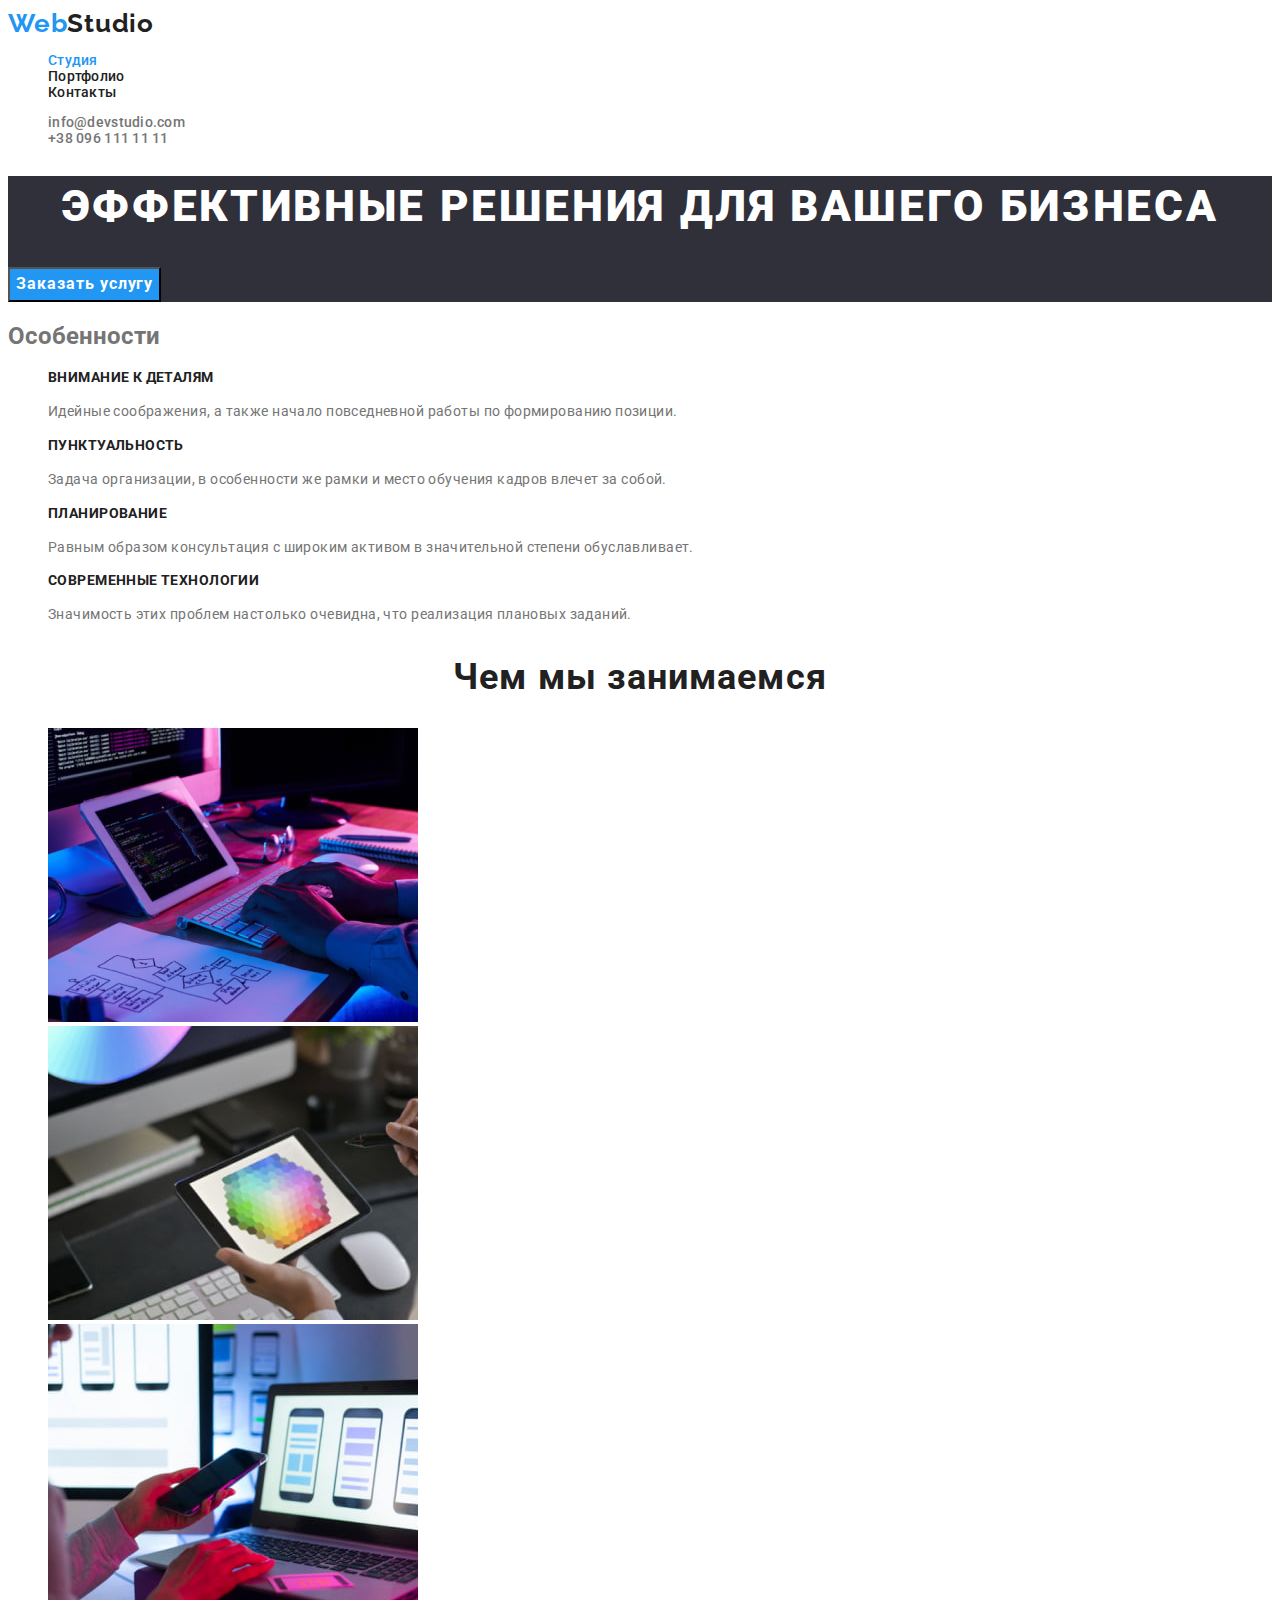
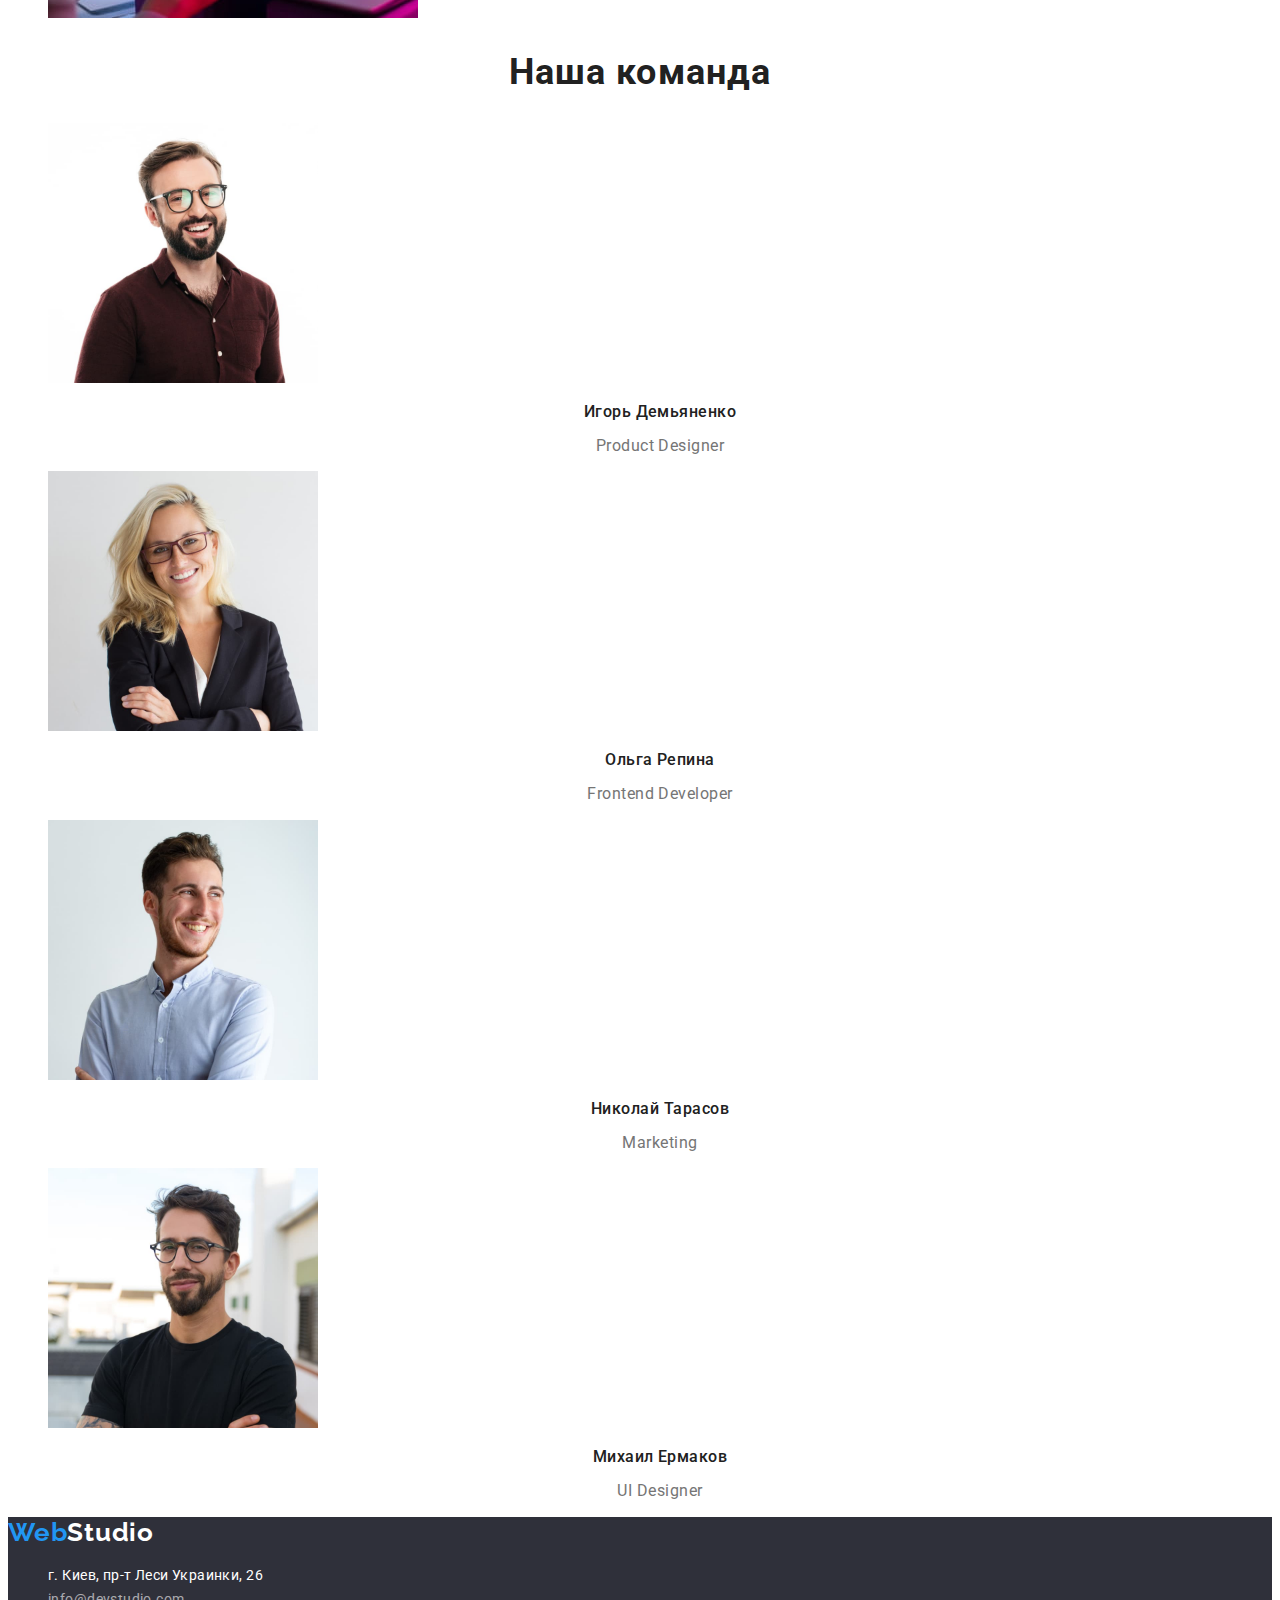
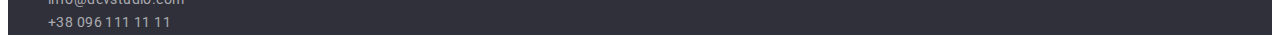
==== index.html @ 9b249ba1 "Добавляет файлы проекта" ====
<!DOCTYPE html>
<html lang="ru">
<head>
    <meta charset="UTF-8">
    <meta http-equiv="X-UA-Compatible" content="IE=edge">
    <meta name="viewport" content="width=device-width, initial-scale=1.0">
    <title>Web Studio</title>
    <link rel="preconnect" href="https://fonts.googleapis.com">
    <link rel="preconnect" href="https://fonts.gstatic.com" crossorigin>
    <link href="https://fonts.googleapis.com/css2?family=Raleway:wght@700&family=Roboto:wght@400;500;700;900&display=swap"
        rel="stylesheet">
    <link rel="stylesheet" href="./css/style.css" />
</head>
<body>
    <header>
        <!-- Заголовок Хедера -->
            <a href="./index.html" class="logo-second link"><span class="logo">Web</span>Studio</a>
            <!-- Навигация -->
            <nav class="nav">
                <ul class="nav-list list"> 
                    <li class="list-link"><a href="./index.html" class="nav-link link current">Студия</a></li>
                    <li class="list-link"><a href="./portfolio.html" class="nav-link link">Портфолио</a></li>
                    <li class="list-link"><a href="" class="nav-link link">Контакты</a></li>
                </ul>
            </nav>
            <!-- Контакты -->
                <ul class="nav-contact list">
                    <li><a href="mailto:info@devstudio.com" class="contact-link link">info@devstudio.com</a></li>
                    <li><a href="tel:+380961111111" class="contact-link link">+38 096 111 11 11</a></li>
                </ul>
    </header>
    <main>
        <!-- Фон на Hero -->
        <div></div>
        <!-- Hero -->
        <section class="hero">
            <h1 class="hero-captoin">Эффективные решения для вашего бизнеса</h1>
            <button type="button" class="button">Заказать услугу</button>
        </section>
        <!-- Особенности веб студии -->
        <section class="hang">
            <h2 class="hang-captoin">Особенности</h2>
            <ul class="hang-list list">
                <li>
                    <h3 class="list-items">Внимание к деталям</h3>
                    <p class="items-text">Идейные соображения, а также начало повседневной работы по формированию позиции.</p>
                </li>
                <li>
                    <h3 class="list-items">Пунктуальность</h3>
                    <p class="items-text">Задача организации, в особенности же рамки и место обучения кадров влечет за собой.</p>
                </li>
                <li>
                    <h3 class="list-items">Планирование</h3>
                    <p class="items-text">Равным образом консультация с широким активом в значительной степени обуславливает.</p>
                </li>
                <li>
                    <h3 class="list-items">Современные технологии</h3>
                    <p class="items-text">Значимость этих проблем настолько очевидна, что реализация плановых заданий.</p>
                </li>
            </ul>
        </section>
        <!-- Примеры работ -->
        <section class="work-examples">
            <h2 class="examples-title">Чем мы занимаемся</h2>
            <ul class="examples-list list">
                <li>
                    <img src="./images/box1.jpg" alt="Семантическая верстка" width="370">
                </li>
                <li>
                    <img src="./images/box2.jpg" alt="Адаптивня верстка" width="370">
                </li>
                <li>
                    <img src="./images/box3.jpg" alt="Палитра с цветом" width="370">
                </li>
            </ul>
        </section>
        <!-- Секция наша команда -->
        <section class="my-team">
            <h2 class="team-title">Наша команда</h2>
            <ul class="team-list list">
                <li>
                    <img src="./images/img1.jpg" alt="Сотрудник Игорь Демьяненко" width="270">
                    <h3 class="team-worker title-h3">Игорь Демьяненко</h3>
                    <p class="worker-position">Product Designer</p>
                </li>
                <li>
                    <img src="./images/img2.jpg" alt="Сотрудник Ольга Репина" width="270">
                    <h3 class="team-worker title-h3">Ольга Репина</h3>
                    <p class="worker-position">Frontend Developer</p>
                </li>
                <li>
                    <img src="./images/img3.jpg" alt="Сотрудник Николай Тарасов" width="270">
                    <h3 class="team-worker title-h3">Николай Тарасов</h3>
                    <p class="worker-position">Marketing</p>
                </li>
                <li>
                    <img src="./images/img4.jpg" alt="Сотрудник Михаил Ермаков" width="270">
                    <h3 class="team-worker title-h3">Михаил Ермаков</h3>
                    <p class="worker-position">UI Designer</p>
                </li>
            </ul>
        </section>
    </main>
    <!-- Подвал -->
    <footer class="footer">
        <a href="./index.html" class="icon-second link"><span class="icon">Web</span>Studio</a>
        <address class="address-block">
        <ul class="address-list list">
            <li>
                <a href="https://goo.gl/maps/MMKUuwx7VS9g7BKy7" class="address-map link">г. Киев, пр-т Леси Украинки, 26</a>
            </li>
            <li>
                <a href="mailto:info@devstudio.com" class="address-item link">info@devstudio.com</a>
            </li>
            <li>
                <a href="tel:+380961111111" class="address-item link">+38 096 111 11 11</a>
            </li>
        </ul>
        </address>
    </footer>
</body>
</html>
---- css/style.css ----
:root {
  --primiry-text-color: #212121;
  --title-text-color: #757575;
  --adress-footer-text: rgba(255, 255, 255, 0.6);
  --h1-text-color: #ffffff;
  --acent-color: #2196f3;
  --background-hero: #2f303a;
  --background-porfolio-botton: #f5f4fa;
}
body {
  background-color: var(--h1-text-color);
  color: var(--title-text-color);
  font-family: Roboto, sans-serif;
}
.list {
  list-style: none;
}
.link {
  text-decoration: none;
}
.title-h3 {
  color: var(--primiry-text-color);
}
/* цвет основного текста #212121 */
/* вторичный цвет текста #757575 */
/* цвет для h1 #FFFFFF */
/* acent #2196F3 */
/* адресс футера rgba(255, 255, 255, 0.6); */

/* Header */
/* logo */
.logo {
  color: var(--acent-color);
  text-decoration: none;
  font-family: "Raleway", sans-serif;

  font-weight: 700;
  font-size: 26px;
  line-height: 1.2;
  letter-spacing: 0.03em;
}
.logo-second {
  color: var(--primiry-text-color);
  text-decoration: none;
  font-family: "Raleway", sans-serif;

  font-weight: 700;
  font-size: 26px;
  line-height: 1.2;
  letter-spacing: 0.03em;
}
/* site-nav */
.nav-list {
  font-weight: 500;
  font-size: 14px;
  line-height: 1.14;
  letter-spacing: 0.02em;
}
.nav-link {
  color: var(--primiry-text-color);
}
.current {
  color: var(--acent-color);
}
.nav-link:hover,
.nav-link:focus {
  color: var(--acent-color);
}
/* contact-nav */
.nav-contact {
  font-weight: 500;
  font-size: 14px;
  line-height: 1.14;
  letter-spacing: 0.02em;
}
.contact-link {
  color: var(--title-text-color);
}
.contact-link:hover,
.contact-link:focus {
  color: var(--acent-color);
}
/* Hero */
.hero {
  background-color: var(--background-hero);
}
.hero-captoin {
  color: var(--h1-text-color);

  font-weight: 900;
  font-size: 44px;
  line-height: 1.4;

  text-align: center;
  letter-spacing: 0.06em;
  text-transform: uppercase;
}

.button {
  font-family: inherit;
  cursor: pointer;
  background-color: var(--acent-color);
  color: var(--h1-text-color);

  font-weight: 700;
  font-size: 16px;
  line-height: 1.8;

  display: flex;
  align-items: center;
  text-align: center;
  letter-spacing: 0.06em;
}
/* hang-section */
.list-items {
  color: var(--primiry-text-color);

  font-weight: 700;
  font-size: 14px;
  line-height: 1.14;
  letter-spacing: 0.03em;
  text-transform: uppercase;
}
.items-text {
  color: var(--title-text-color);

  font-size: 14px;
  line-height: 1.7;
  letter-spacing: 0.03em;
}
/* examples-section */
.examples-title {
  color: var(--primiry-text-color);

  font-weight: 700;
  font-size: 36px;
  line-height: 1.14;
  text-align: center;
  letter-spacing: 0.03em;
}
/* my-team section */
.team-title {
  color: var(--primiry-text-color);

  font-weight: 700;
  font-size: 36px;
  line-height: 1.14;
  text-align: center;
  letter-spacing: 0.03em;
}

.team-worker {
  font-weight: 500;
  font-size: 16px;
  line-height: 1.14;
  text-align: center;
  letter-spacing: 0.03em;
}
.worker-position {
  color: var(--title-text-color);

  font-weight: 400;
  font-size: 16px;
  line-height: 1.14;
  text-align: center;
  letter-spacing: 0.03em;
}
/* footer */
.footer {
  background-color: var(--background-hero);
}
.icon {
  color: var(--acent-color);
  font-family: "Raleway", sans-serif;

  font-weight: 700;
  font-size: 26px;
  line-height: 1.2;
  letter-spacing: 0.03em;
}
.icon-second {
  color: var(--h1-text-color);
  font-family: "Raleway", sans-serif;

  font-weight: 700;
  font-size: 26px;
  line-height: 1.2;
  letter-spacing: 0.03em;
}
.address-block{
font-style: normal;
}
.address-map {
  color: var(--h1-text-color);

  font-weight: 400;
  font-size: 14px;
  line-height: 1.7;
  letter-spacing: 0.03em;
}
.address-map:hover,
.address-map:focus {
  color: var(--acent-color);
}
.address-item {
  color: var(--adress-footer-text);

  font-weight: 400;
  font-size: 14px;
  line-height: 1.7;
  letter-spacing: 0.03em;
}
.address-item:hover,
.address-item:focus {
  color: var(--acent-color);
}

/* portfolio */
/* button */
.button-filter {
  font-family: inherit;
  color: var(--primiry-text-color);
  background-color: var(--background-porfolio-botton);
  cursor: pointer;

  font-weight: 500;
  font-size: 16px;
  line-height: 1.6;
  text-align: center;
  letter-spacing: 0.03em;
}
.button-filter:hover,
.button-filter:focus {
  background-color: var(--acent-color);
  color: var(--h1-text-color);
}
/* services */
.services-title {
  color: var(--primiry-text-color);

  font-weight: 700;
  font-size: 18px;
  line-height: 2;
  letter-spacing: 0.06em;
}
.services-text {
  color: var(--title-text-color);

  font-weight: 400;
  font-size: 16px;
  line-height: 1.9;
  letter-spacing: 0.03em;
}
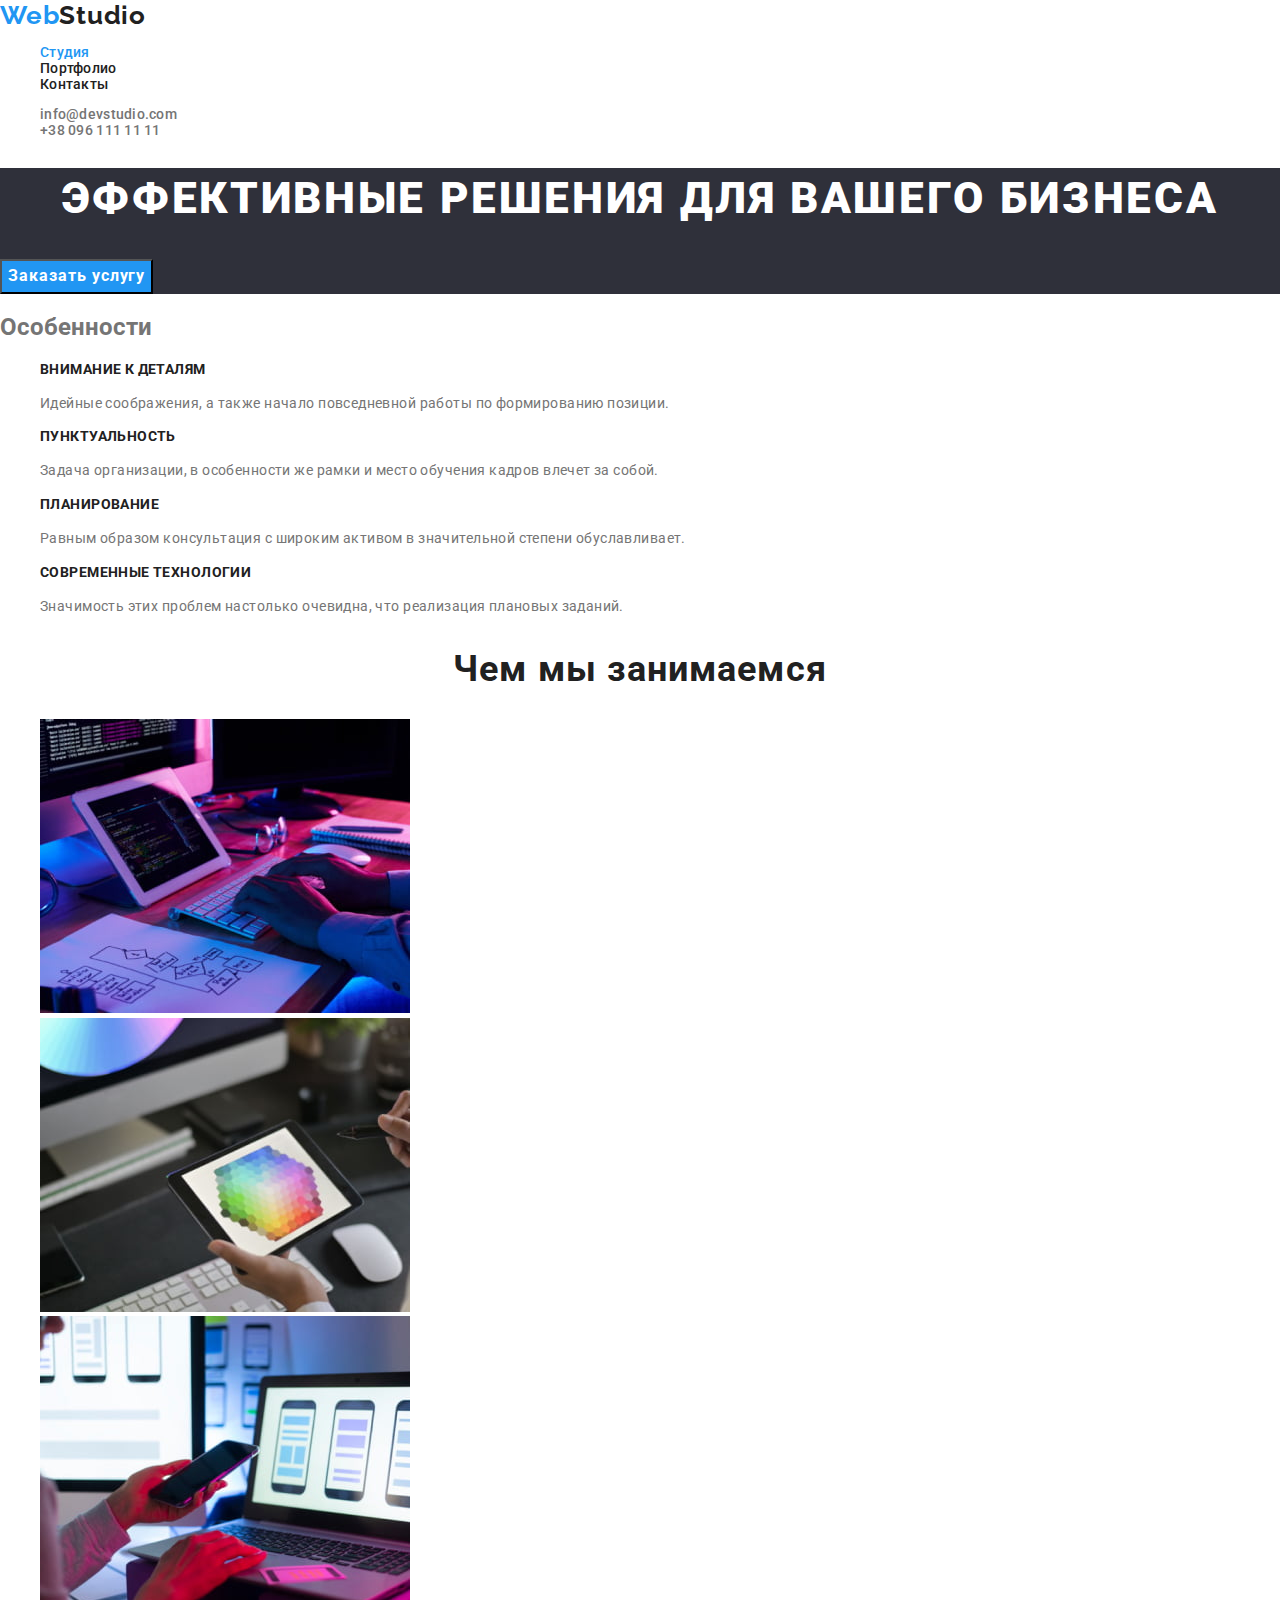
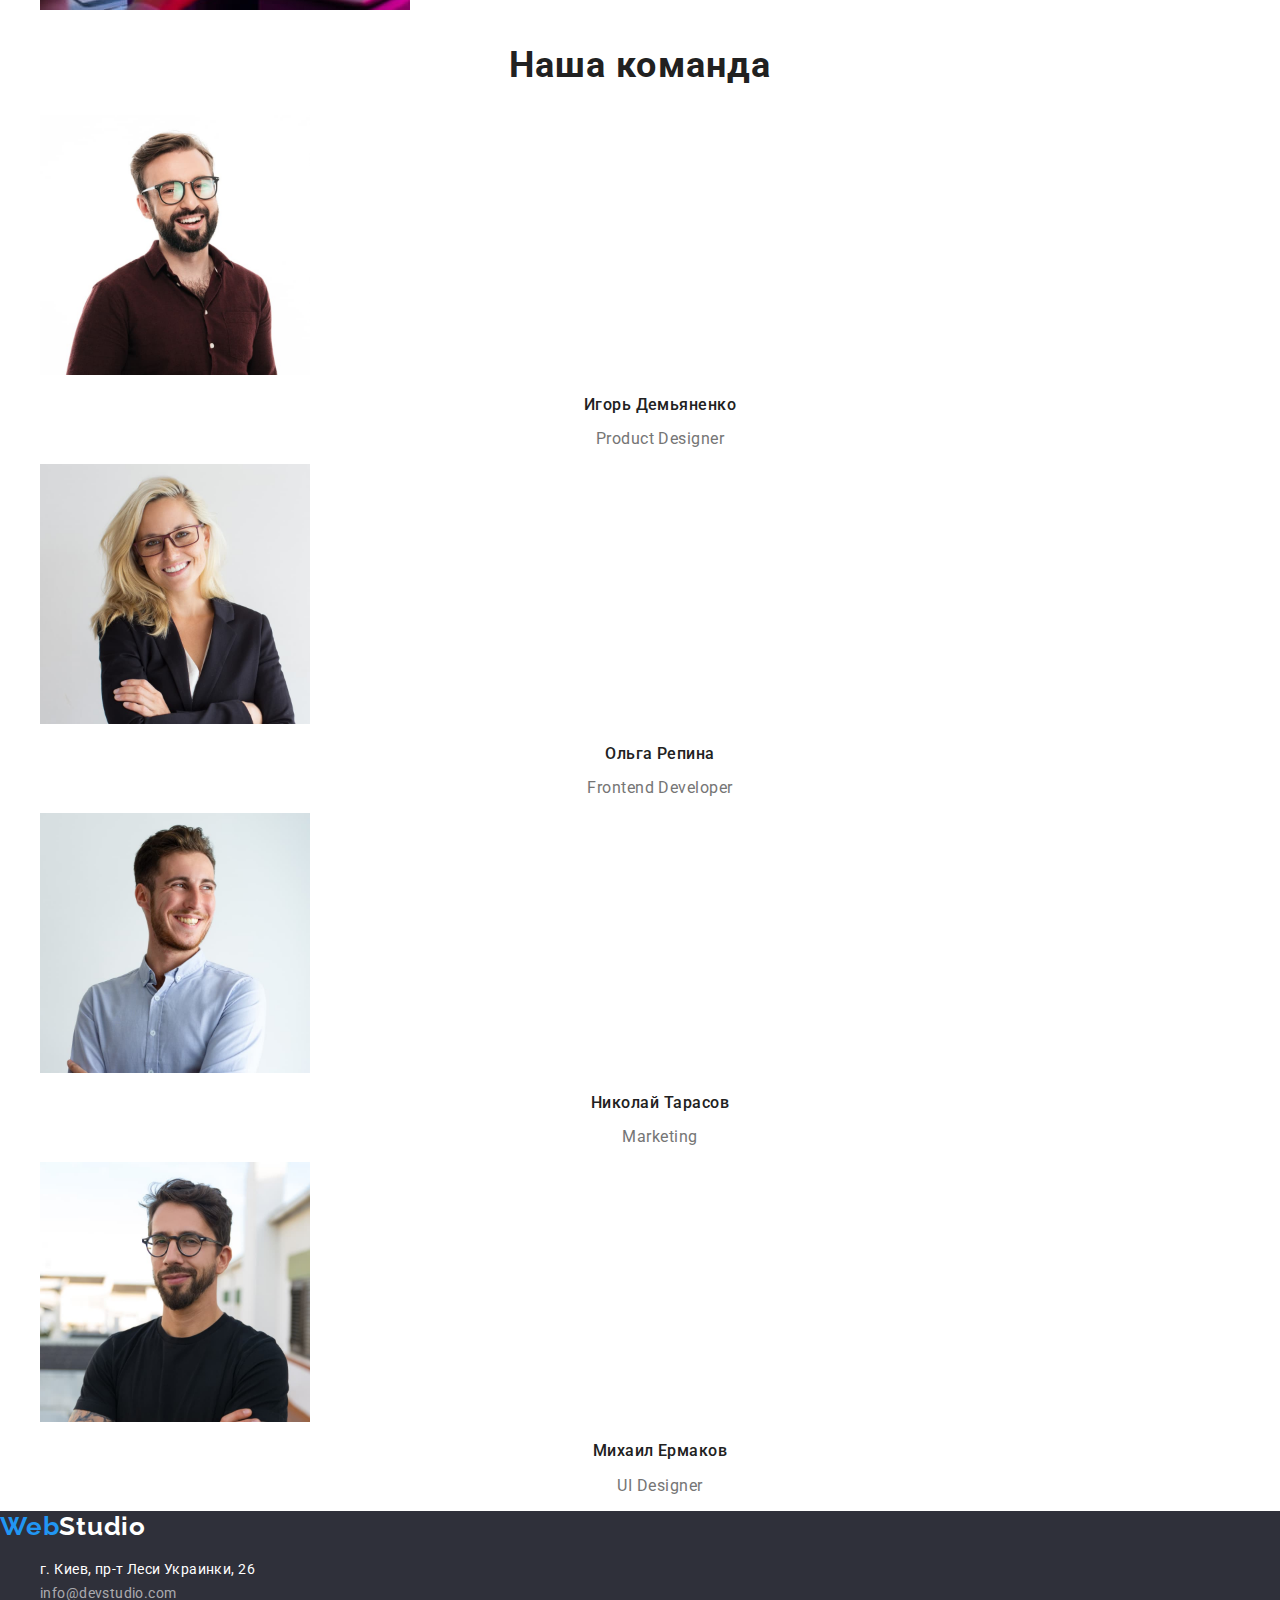
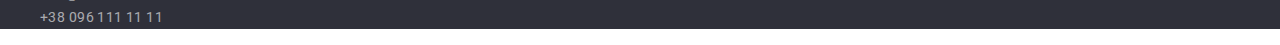
==== commit 5531fd73: "Добавляет нормалайз" ====
--- a/index.html
+++ b/index.html
@@ -9,6 +9,7 @@
     <link rel="preconnect" href="https://fonts.gstatic.com" crossorigin>
     <link href="https://fonts.googleapis.com/css2?family=Raleway:wght@700&family=Roboto:wght@400;500;700;900&display=swap"
         rel="stylesheet">
+        <link rel="stylesheet" href="https://cdnjs.cloudflare.com/ajax/libs/modern-normalize/1.1.0/modern-normalize.min.css">
     <link rel="stylesheet" href="./css/style.css" />
 </head>
 <body>
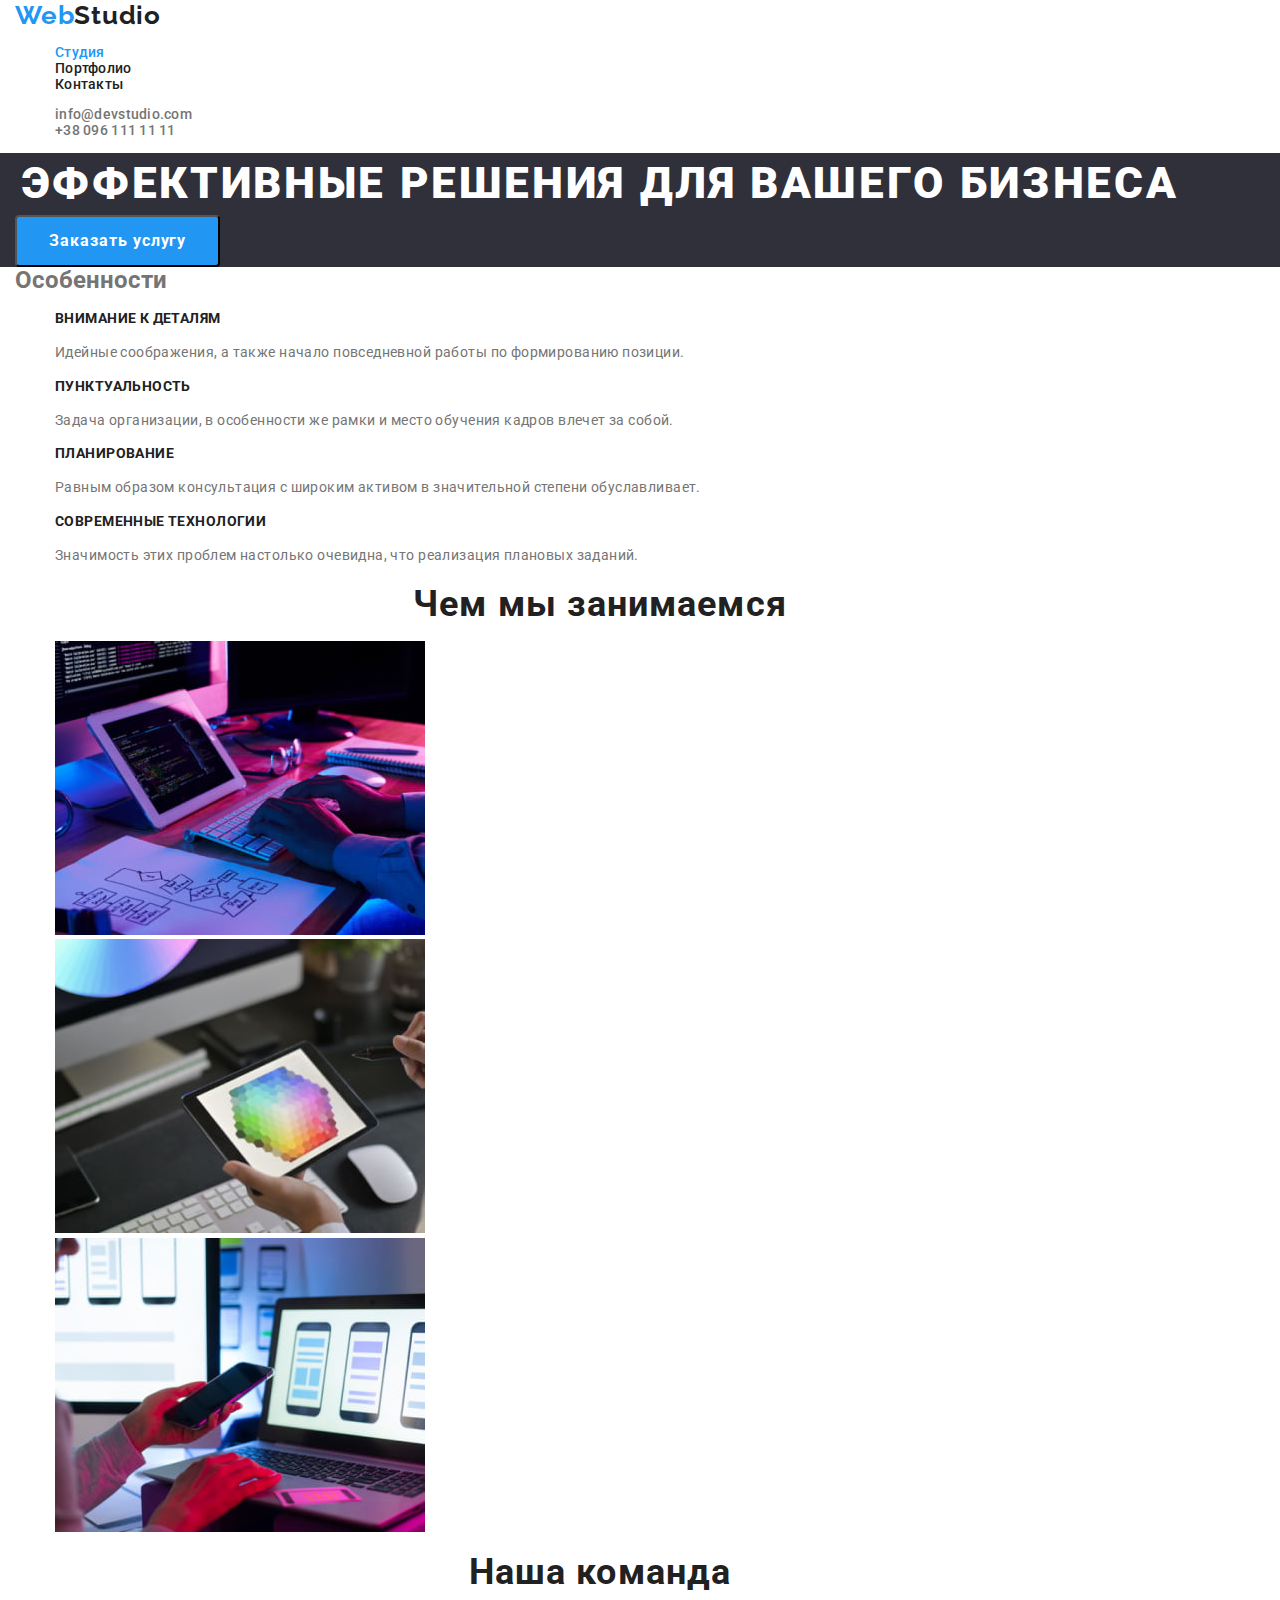
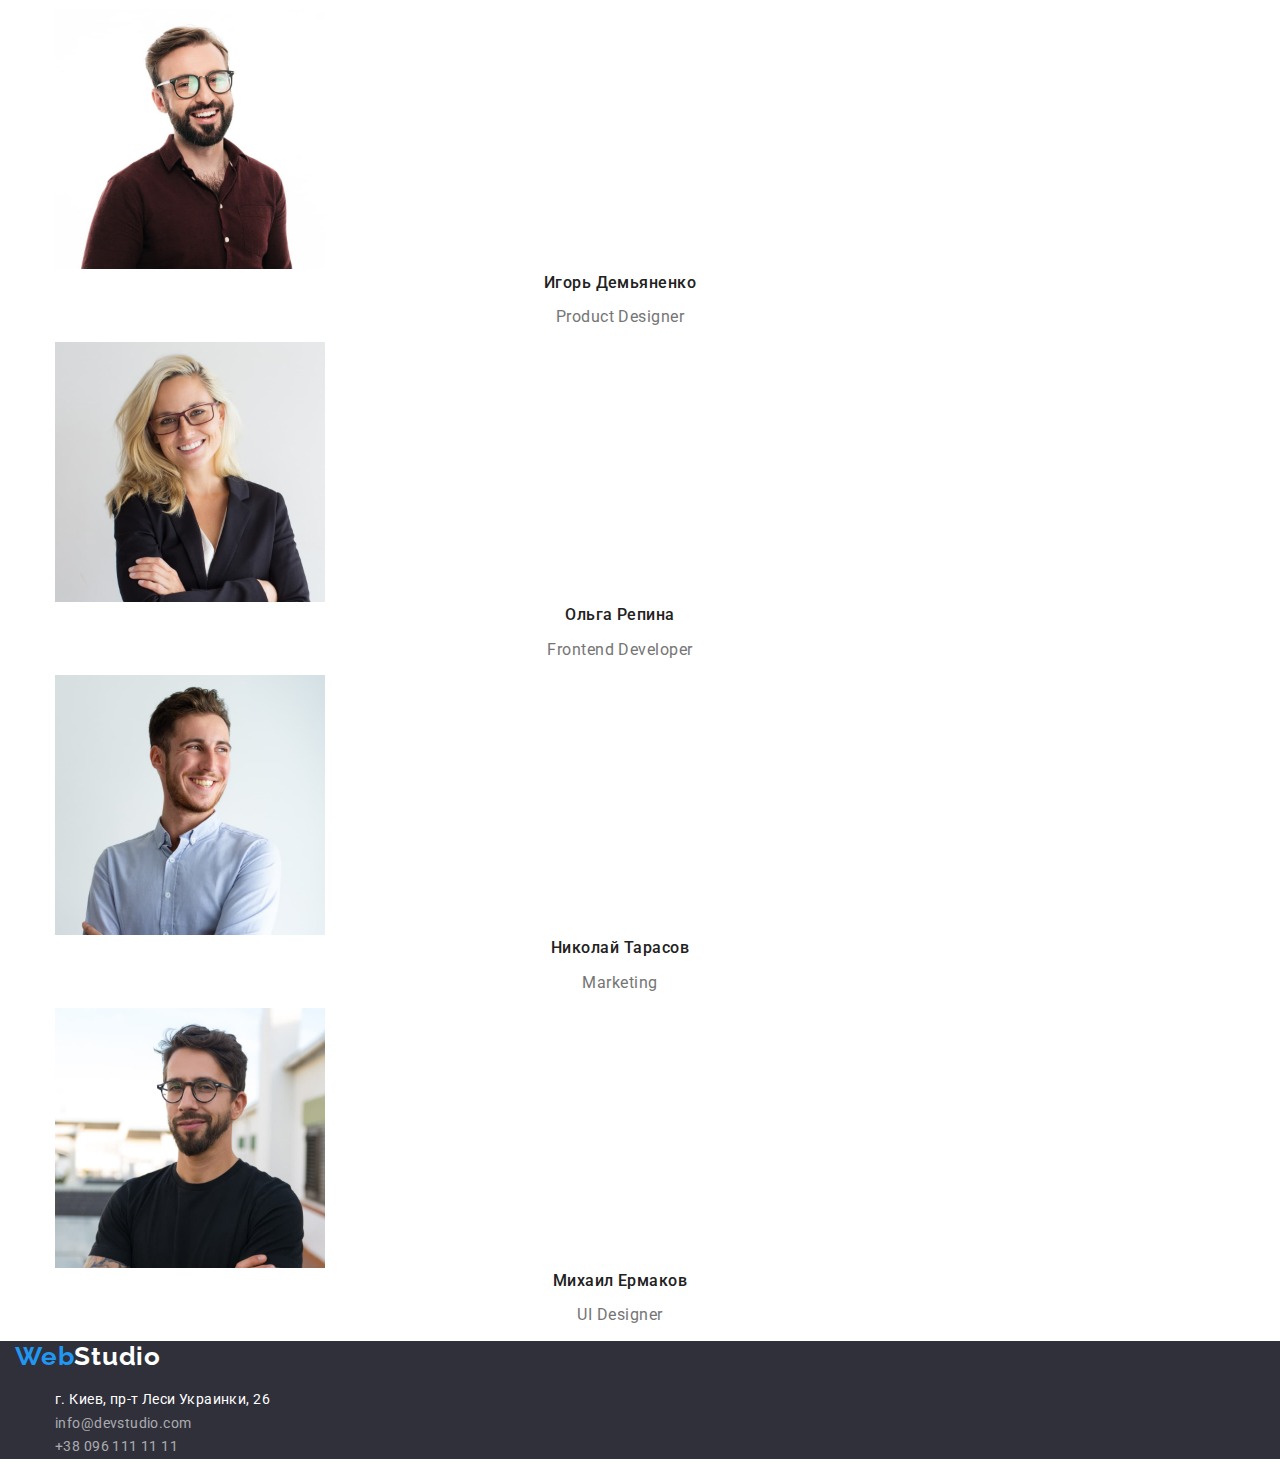
==== commit d0e7f560: "Добавляет что-то" ====
--- a/index.html
+++ b/index.html
@@ -13,7 +13,8 @@
     <link rel="stylesheet" href="./css/style.css" />
 </head>
 <body>
-    <header>
+    <div>
+        <div class="container">
         <!-- Заголовок Хедера -->
             <a href="./index.html" class="logo-second link"><span class="logo">Web</span>Studio</a>
             <!-- Навигация -->
@@ -29,17 +30,21 @@
                     <li><a href="mailto:info@devstudio.com" class="contact-link link">info@devstudio.com</a></li>
                     <li><a href="tel:+380961111111" class="contact-link link">+38 096 111 11 11</a></li>
                 </ul>
+            </div>
     </header>
     <main>
         <!-- Фон на Hero -->
         <div></div>
         <!-- Hero -->
         <section class="hero">
+            <div class="container">
             <h1 class="hero-captoin">Эффективные решения для вашего бизнеса</h1>
             <button type="button" class="button">Заказать услугу</button>
+            </div>
         </section>
         <!-- Особенности веб студии -->
         <section class="hang">
+            <div class="container">
             <h2 class="hang-captoin">Особенности</h2>
             <ul class="hang-list list">
                 <li>
@@ -59,9 +64,11 @@
                     <p class="items-text">Значимость этих проблем настолько очевидна, что реализация плановых заданий.</p>
                 </li>
             </ul>
+            </div>
         </section>
         <!-- Примеры работ -->
         <section class="work-examples">
+            <div class="container">
             <h2 class="examples-title">Чем мы занимаемся</h2>
             <ul class="examples-list list">
                 <li>
@@ -74,9 +81,11 @@
                     <img src="./images/box3.jpg" alt="Палитра с цветом" width="370">
                 </li>
             </ul>
+            </div>
         </section>
         <!-- Секция наша команда -->
         <section class="my-team">
+            <div class="container">
             <h2 class="team-title">Наша команда</h2>
             <ul class="team-list list">
                 <li>
@@ -100,10 +109,12 @@
                     <p class="worker-position">UI Designer</p>
                 </li>
             </ul>
+            </div>
         </section>
     </main>
     <!-- Подвал -->
     <footer class="footer">
+        <div class="container">
         <a href="./index.html" class="icon-second link"><span class="icon">Web</span>Studio</a>
         <address class="address-block">
         <ul class="address-list list">
@@ -118,6 +129,7 @@
             </li>
         </ul>
         </address>
+        </div>
     </footer>
 </body>
 </html>--- a/css/style.css
+++ b/css/style.css
@@ -21,6 +21,9 @@
 .title-h3 {
   color: var(--primiry-text-color);
 }
+h1, h2, h3, h4,h5,h6{
+  margin: 0;
+}
 /* цвет основного текста #212121 */
 /* вторичный цвет текста #757575 */
 /* цвет для h1 #FFFFFF */
@@ -29,6 +32,12 @@
 
 /* Header */
 /* logo */
+.container{
+  width: 1200px;
+  padding-left: 15px;
+  padding-right: 15px;
+  /* background-color: tomato; */
+}
 .logo {
   color: var(--acent-color);
   text-decoration: none;
@@ -106,10 +115,11 @@
   font-size: 16px;
   line-height: 1.8;
 
-  display: flex;
-  align-items: center;
-  text-align: center;
+  display: inline-block;
   letter-spacing: 0.06em;
+
+  border-radius: 4px;
+  padding: 10px 32px;
 }
 /* hang-section */
 .list-items {
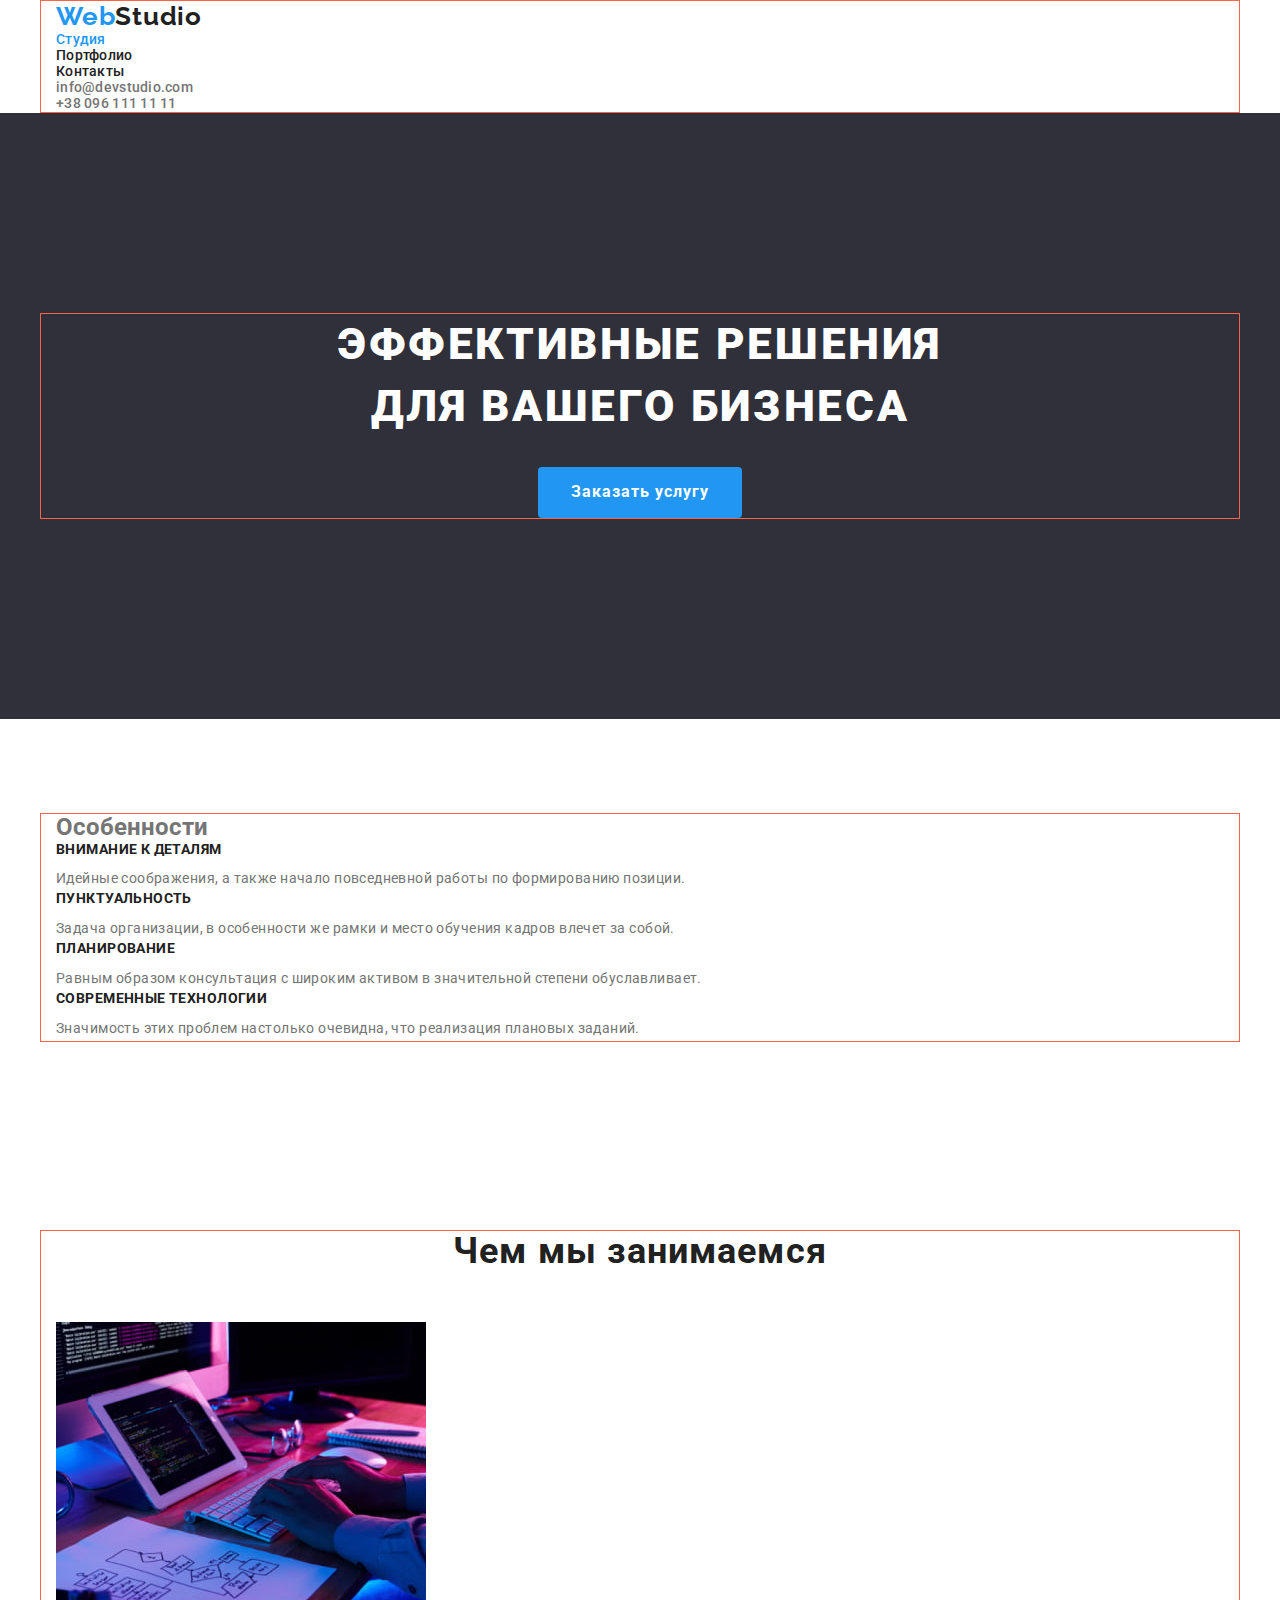
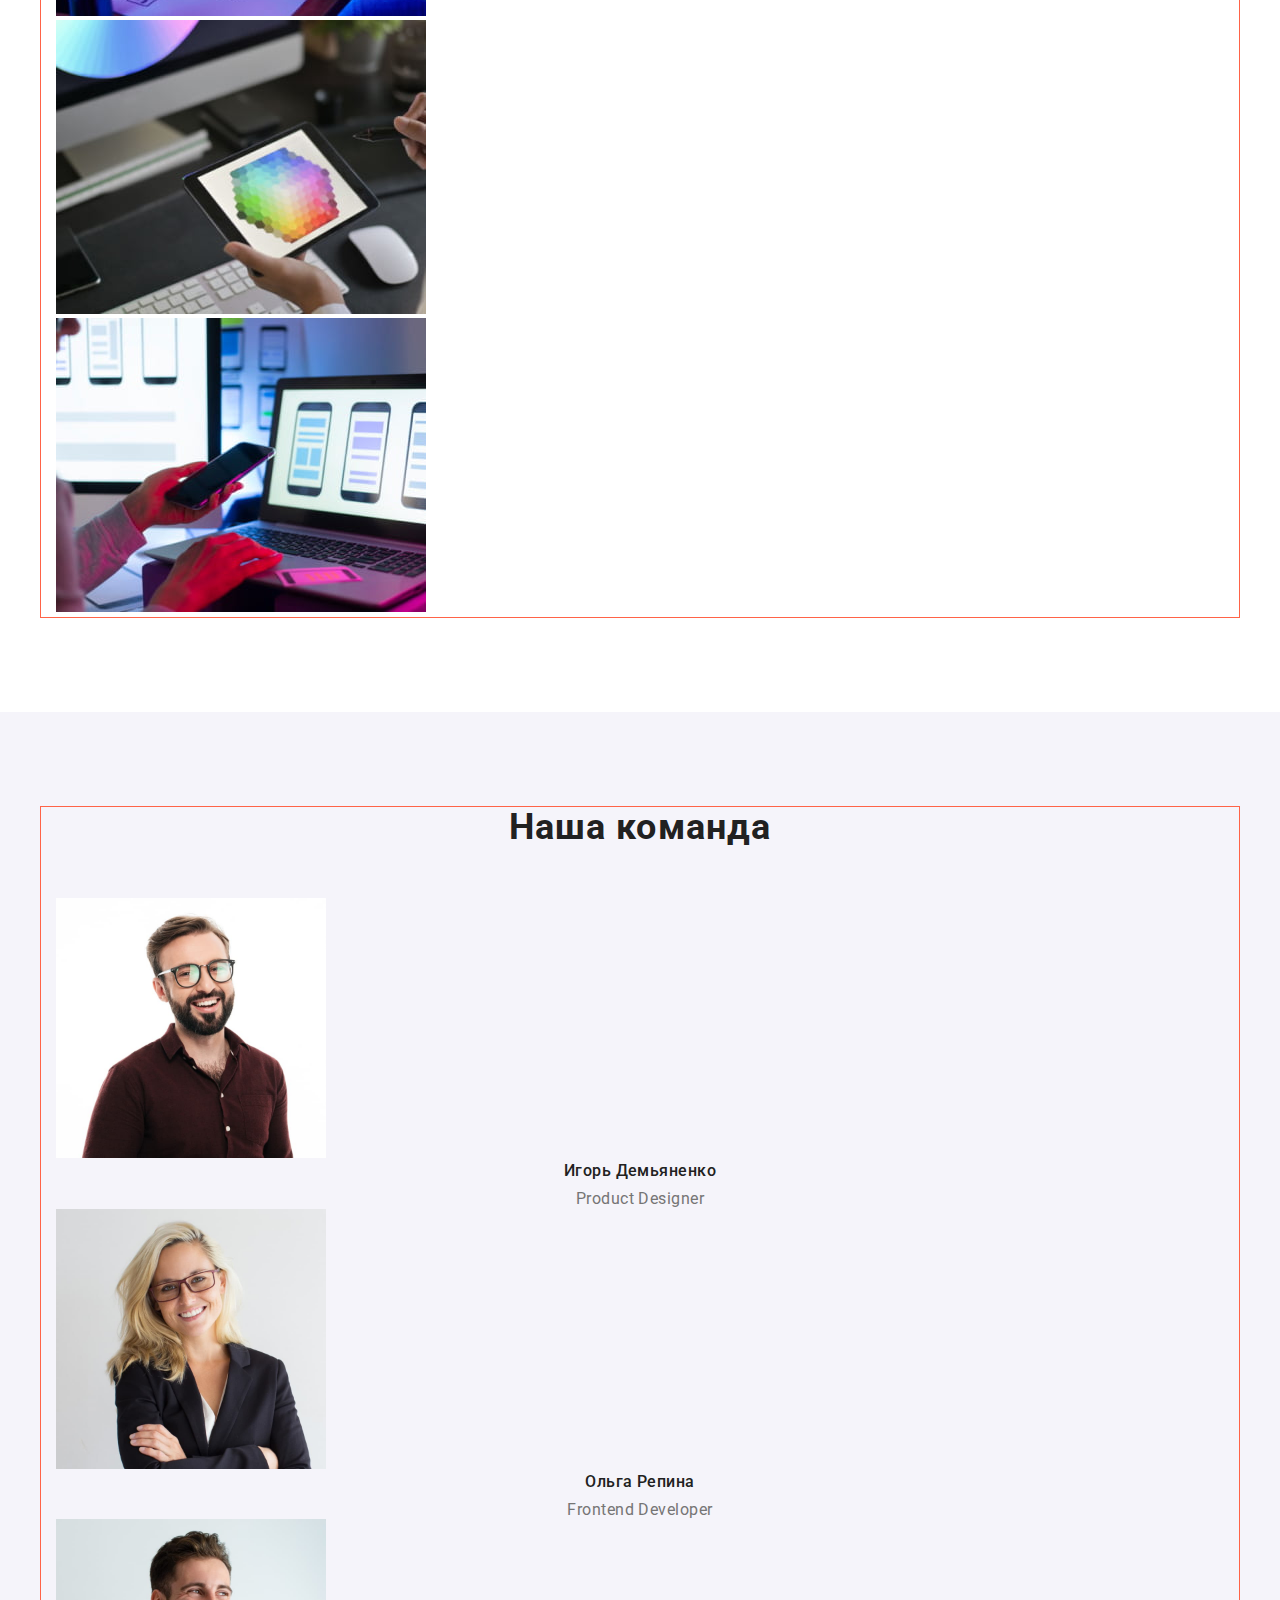
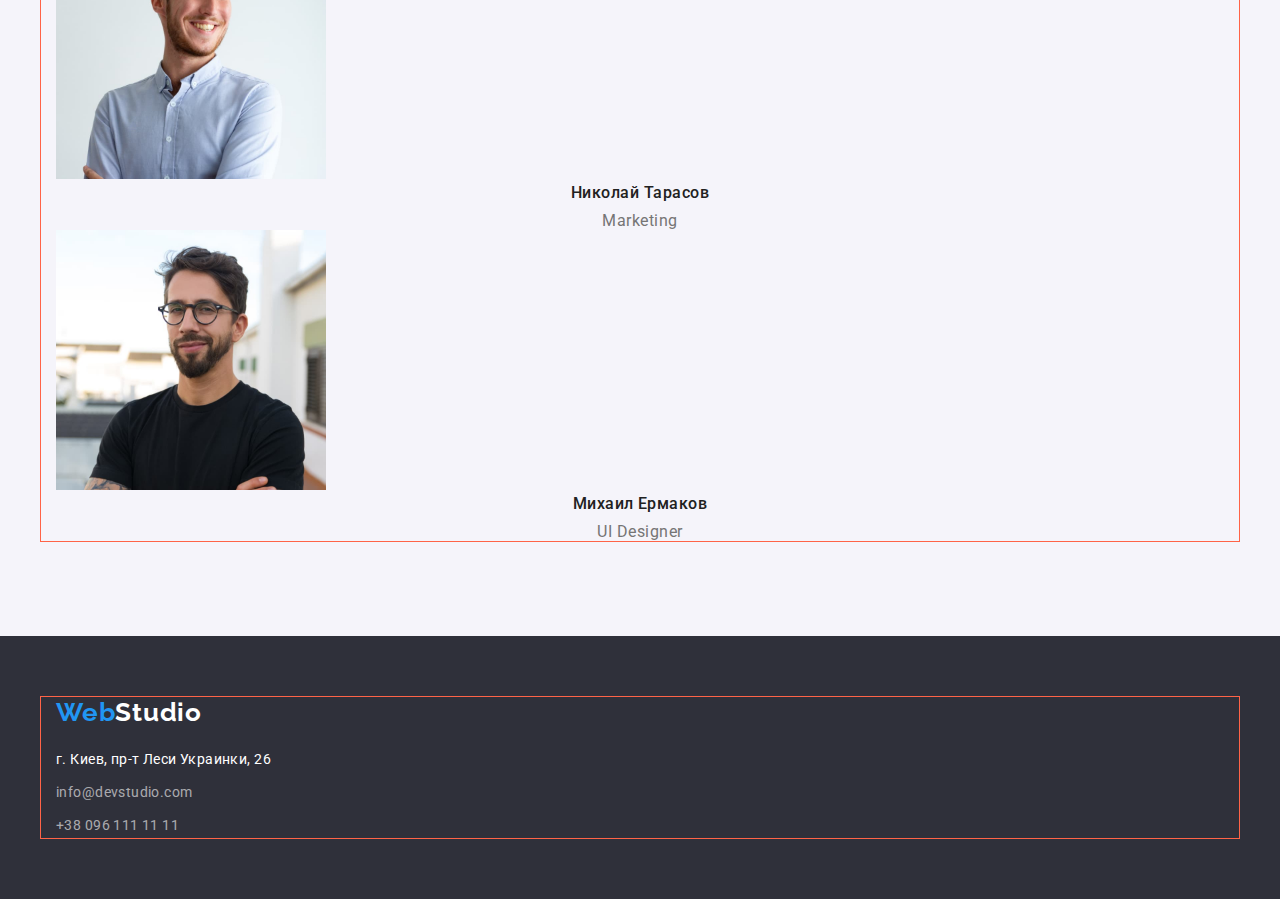
==== commit 0286fb66: "Добавляет блочную модель дз 3 часть1" ====
--- a/index.html
+++ b/index.html
@@ -13,9 +13,9 @@
     <link rel="stylesheet" href="./css/style.css" />
 </head>
 <body>
-    <div>
+    <header>
         <div class="container">
-        <!-- Заголовок Хедера -->
+            <!-- Заголовок Хедера -->
             <a href="./index.html" class="logo-second link"><span class="logo">Web</span>Studio</a>
             <!-- Навигация -->
             <nav class="nav">
@@ -30,7 +30,7 @@
                     <li><a href="mailto:info@devstudio.com" class="contact-link link">info@devstudio.com</a></li>
                     <li><a href="tel:+380961111111" class="contact-link link">+38 096 111 11 11</a></li>
                 </ul>
-            </div>
+        </div>
     </header>
     <main>
         <!-- Фон на Hero -->
@@ -38,15 +38,15 @@
         <!-- Hero -->
         <section class="hero">
             <div class="container">
-            <h1 class="hero-captoin">Эффективные решения для вашего бизнеса</h1>
-            <button type="button" class="button">Заказать услугу</button>
+                <h1 class="hero-captoin">Эффективные решения<br> для вашего бизнеса</h1>
+                <button type="button" class="button-hero">Заказать услугу</button>
             </div>
         </section>
         <!-- Особенности веб студии -->
-        <section class="hang">
+        <section class="section">
             <div class="container">
-            <h2 class="hang-captoin">Особенности</h2>
-            <ul class="hang-list list">
+                <h2 class="hang-captoin">Особенности</h2>
+                <ul class="hang-list list">
                 <li>
                     <h3 class="list-items">Внимание к деталям</h3>
                     <p class="items-text">Идейные соображения, а также начало повседневной работы по формированию позиции.</p>
@@ -63,11 +63,11 @@
                     <h3 class="list-items">Современные технологии</h3>
                     <p class="items-text">Значимость этих проблем настолько очевидна, что реализация плановых заданий.</p>
                 </li>
-            </ul>
+                </ul>
             </div>
         </section>
         <!-- Примеры работ -->
-        <section class="work-examples">
+        <section class="section">
             <div class="container">
             <h2 class="examples-title">Чем мы занимаемся</h2>
             <ul class="examples-list list">
@@ -84,7 +84,7 @@
             </div>
         </section>
         <!-- Секция наша команда -->
-        <section class="my-team">
+        <section class="section my-team">
             <div class="container">
             <h2 class="team-title">Наша команда</h2>
             <ul class="team-list list">
@@ -118,13 +118,13 @@
         <a href="./index.html" class="icon-second link"><span class="icon">Web</span>Studio</a>
         <address class="address-block">
         <ul class="address-list list">
-            <li>
+            <li class="footer-list">
                 <a href="https://goo.gl/maps/MMKUuwx7VS9g7BKy7" class="address-map link">г. Киев, пр-т Леси Украинки, 26</a>
             </li>
-            <li>
+            <li class="footer-list"> 
                 <a href="mailto:info@devstudio.com" class="address-item link">info@devstudio.com</a>
             </li>
-            <li>
+            <li class="footer-list">
                 <a href="tel:+380961111111" class="address-item link">+38 096 111 11 11</a>
             </li>
         </ul>
--- a/css/style.css
+++ b/css/style.css
@@ -7,6 +7,14 @@
   --background-hero: #2f303a;
   --background-porfolio-botton: #f5f4fa;
 }
+html{
+  box-sizing: border-box;
+}
+*,
+*::before,
+*::after {
+  box-sizing: inherit;
+}
 body {
   background-color: var(--h1-text-color);
   color: var(--title-text-color);
@@ -23,6 +31,17 @@
 }
 h1, h2, h3, h4,h5,h6{
   margin: 0;
+}
+ul{
+  margin: 0;
+  padding: 0;
+  list-style: none;
+}
+p {
+  margin: 0;
+}
+button{
+  border: 1px solid transparent;
 }
 /* цвет основного текста #212121 */
 /* вторичный цвет текста #757575 */
@@ -36,7 +55,13 @@
   width: 1200px;
   padding-left: 15px;
   padding-right: 15px;
-  /* background-color: tomato; */
+  margin-left: auto;
+  margin-right: auto;
+  border: tomato 1px solid;
+}
+.section{
+  padding-top: 94px;
+  padding-bottom: 94px;
 }
 .logo {
   color: var(--acent-color);
@@ -92,6 +117,8 @@
 /* Hero */
 .hero {
   background-color: var(--background-hero);
+  text-align: center;
+  padding: 200px 0;
 }
 .hero-captoin {
   color: var(--h1-text-color);
@@ -100,12 +127,14 @@
   font-size: 44px;
   line-height: 1.4;
 
-  text-align: center;
   letter-spacing: 0.06em;
   text-transform: uppercase;
-}
-
-.button {
+
+  margin-bottom: 30px;
+  
+}
+
+.button-hero {
   font-family: inherit;
   cursor: pointer;
   background-color: var(--acent-color);
@@ -115,11 +144,11 @@
   font-size: 16px;
   line-height: 1.8;
 
-  display: inline-block;
   letter-spacing: 0.06em;
 
   border-radius: 4px;
   padding: 10px 32px;
+  min-width: 200px;
 }
 /* hang-section */
 .list-items {
@@ -130,6 +159,8 @@
   line-height: 1.14;
   letter-spacing: 0.03em;
   text-transform: uppercase;
+
+  margin-bottom: 10px;
 }
 .items-text {
   color: var(--title-text-color);
@@ -147,6 +178,8 @@
   line-height: 1.14;
   text-align: center;
   letter-spacing: 0.03em;
+
+  margin-bottom: 50px;
 }
 /* my-team section */
 .team-title {
@@ -157,14 +190,20 @@
   line-height: 1.14;
   text-align: center;
   letter-spacing: 0.03em;
-}
-
+
+  margin-bottom: 50px;
+}
+.my-team{
+  background-color: var(--background-porfolio-botton);
+}
 .team-worker {
   font-weight: 500;
   font-size: 16px;
   line-height: 1.14;
   text-align: center;
   letter-spacing: 0.03em;
+
+  margin-bottom: 10px;
 }
 .worker-position {
   color: var(--title-text-color);
@@ -178,7 +217,15 @@
 /* footer */
 .footer {
   background-color: var(--background-hero);
-}
+  padding:60px 0;
+}
+.footer-list{
+  margin-bottom: 9px;
+}
+.footer-list:last-child{
+  margin-bottom: 0;
+}
+
 .icon {
   color: var(--acent-color);
   font-family: "Raleway", sans-serif;
@@ -196,6 +243,9 @@
   font-size: 26px;
   line-height: 1.2;
   letter-spacing: 0.03em;
+
+  margin-bottom: 20px;
+  display: inline-block;
 }
 .address-block{
 font-style: normal;
@@ -238,6 +288,9 @@
   line-height: 1.6;
   text-align: center;
   letter-spacing: 0.03em;
+
+  border-radius: 4px;
+  padding: 6px 22px;
 }
 .button-filter:hover,
 .button-filter:focus {
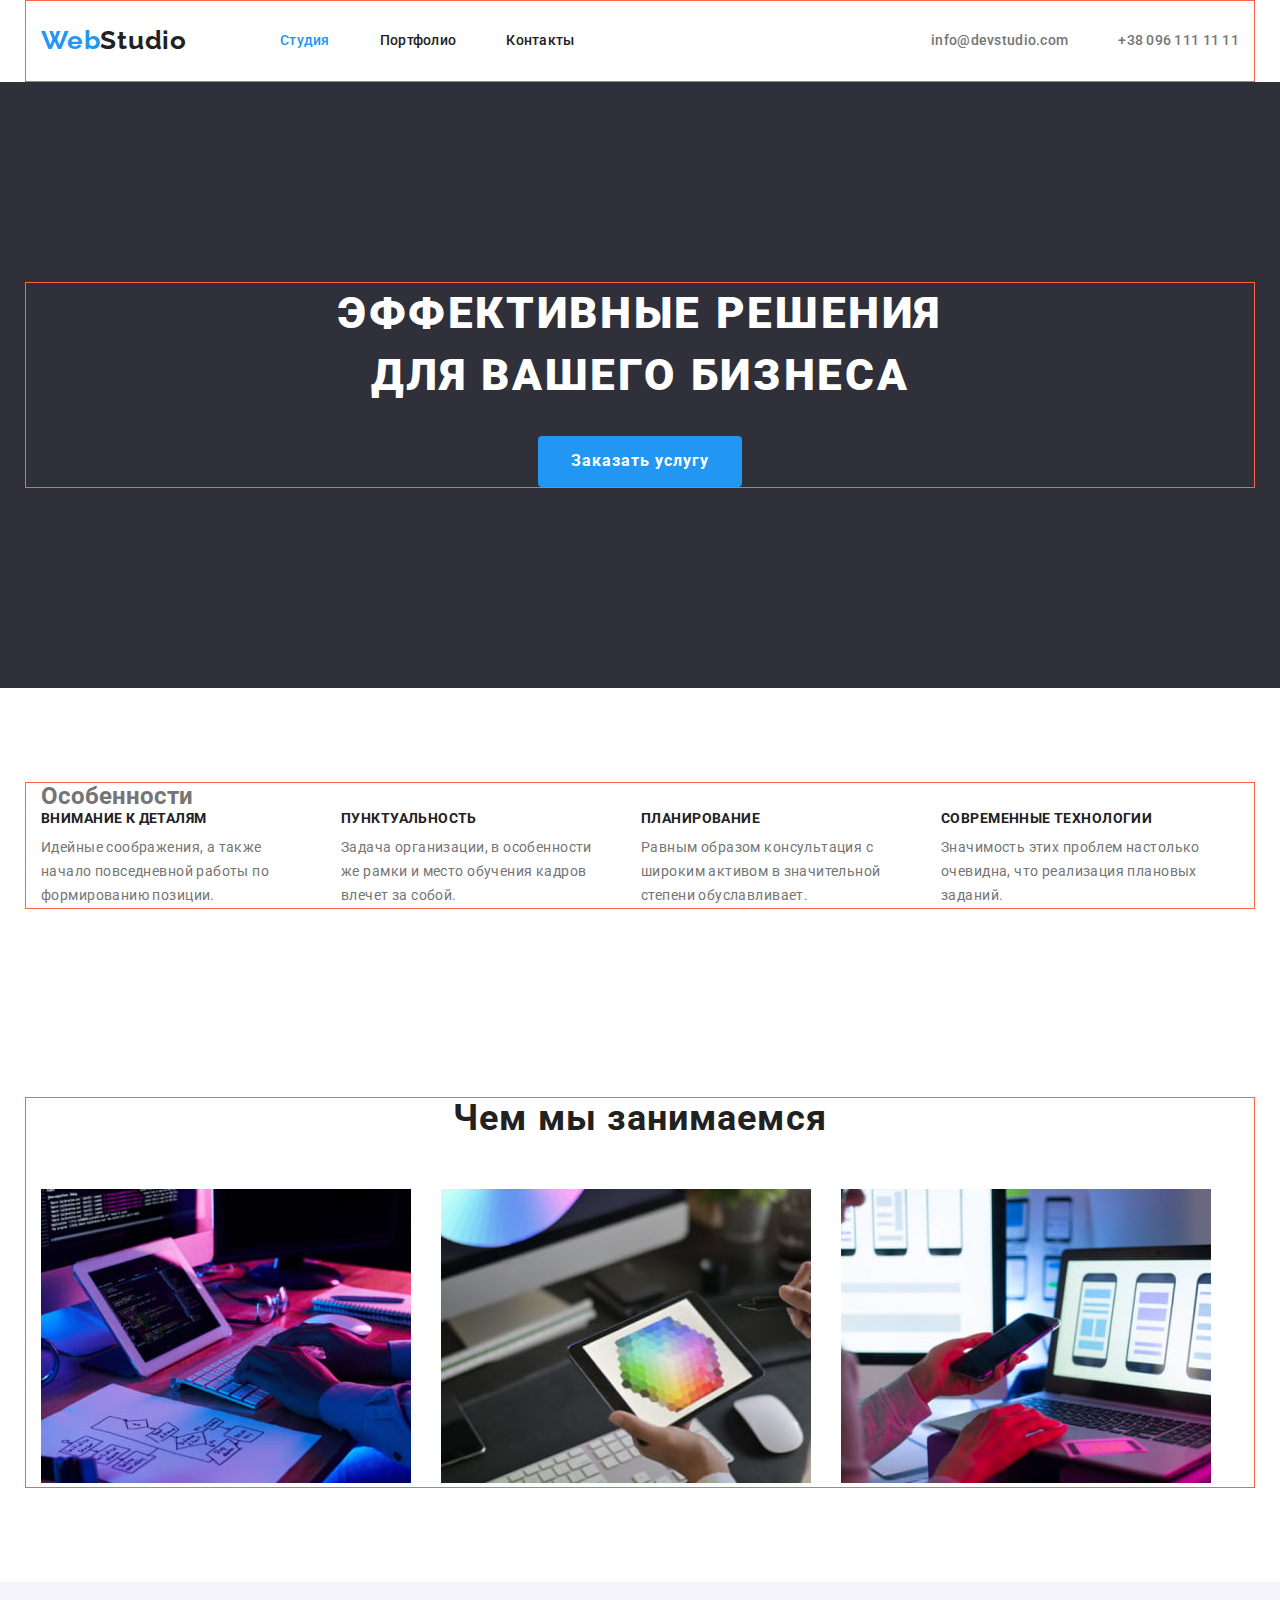
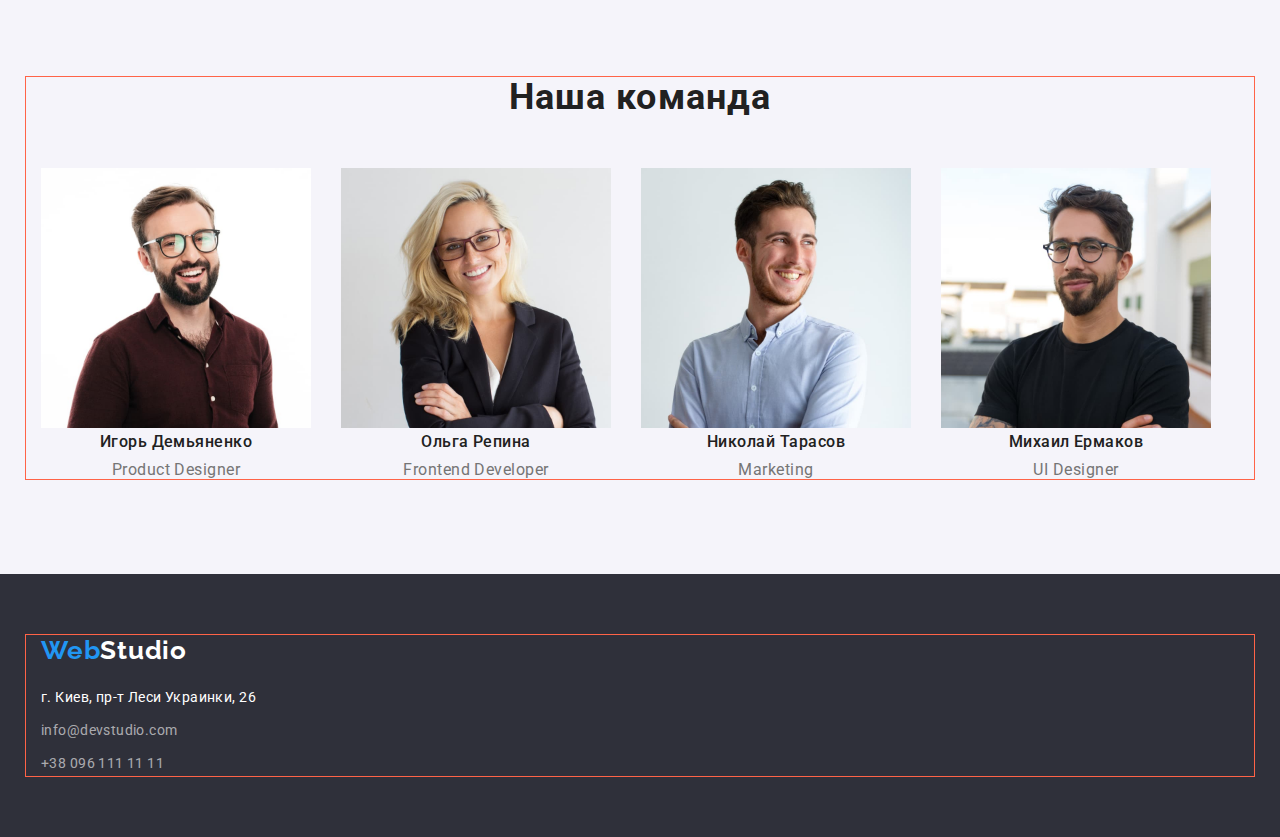
==== commit a4c31781: "Добавляет флекс боксы" ====
--- a/index.html
+++ b/index.html
@@ -16,6 +16,7 @@
     <header>
         <div class="container">
             <!-- Заголовок Хедера -->
+                <div class="header">
             <a href="./index.html" class="logo-second link"><span class="logo">Web</span>Studio</a>
             <!-- Навигация -->
             <nav class="nav">
@@ -30,6 +31,7 @@
                     <li><a href="mailto:info@devstudio.com" class="contact-link link">info@devstudio.com</a></li>
                     <li><a href="tel:+380961111111" class="contact-link link">+38 096 111 11 11</a></li>
                 </ul>
+                </div>
         </div>
     </header>
     <main>
@@ -47,19 +49,19 @@
             <div class="container">
                 <h2 class="hang-captoin">Особенности</h2>
                 <ul class="hang-list list">
-                <li>
+                <li class="main-hang-list">
                     <h3 class="list-items">Внимание к деталям</h3>
                     <p class="items-text">Идейные соображения, а также начало повседневной работы по формированию позиции.</p>
                 </li>
-                <li>
+                <li class="main-hang-list">
                     <h3 class="list-items">Пунктуальность</h3>
                     <p class="items-text">Задача организации, в особенности же рамки и место обучения кадров влечет за собой.</p>
                 </li>
-                <li>
+                <li class="main-hang-list">
                     <h3 class="list-items">Планирование</h3>
                     <p class="items-text">Равным образом консультация с широким активом в значительной степени обуславливает.</p>
                 </li>
-                <li>
+                <li class="main-hang-list">
                     <h3 class="list-items">Современные технологии</h3>
                     <p class="items-text">Значимость этих проблем настолько очевидна, что реализация плановых заданий.</p>
                 </li>
@@ -71,13 +73,13 @@
             <div class="container">
             <h2 class="examples-title">Чем мы занимаемся</h2>
             <ul class="examples-list list">
-                <li>
+                <li class=" pic-list">
                     <img src="./images/box1.jpg" alt="Семантическая верстка" width="370">
                 </li>
-                <li>
+                <li class="pic-list">
                     <img src="./images/box2.jpg" alt="Адаптивня верстка" width="370">
                 </li>
-                <li>
+                <li class="pic-list">
                     <img src="./images/box3.jpg" alt="Палитра с цветом" width="370">
                 </li>
             </ul>
@@ -88,22 +90,22 @@
             <div class="container">
             <h2 class="team-title">Наша команда</h2>
             <ul class="team-list list">
-                <li>
+                <li class="worker">
                     <img src="./images/img1.jpg" alt="Сотрудник Игорь Демьяненко" width="270">
                     <h3 class="team-worker title-h3">Игорь Демьяненко</h3>
                     <p class="worker-position">Product Designer</p>
                 </li>
-                <li>
+                <li class="worker">
                     <img src="./images/img2.jpg" alt="Сотрудник Ольга Репина" width="270">
                     <h3 class="team-worker title-h3">Ольга Репина</h3>
                     <p class="worker-position">Frontend Developer</p>
                 </li>
-                <li>
+                <li class="worker">
                     <img src="./images/img3.jpg" alt="Сотрудник Николай Тарасов" width="270">
                     <h3 class="team-worker title-h3">Николай Тарасов</h3>
                     <p class="worker-position">Marketing</p>
                 </li>
-                <li>
+                <li class="worker">
                     <img src="./images/img4.jpg" alt="Сотрудник Михаил Ермаков" width="270">
                     <h3 class="team-worker title-h3">Михаил Ермаков</h3>
                     <p class="worker-position">UI Designer</p>
--- a/css/style.css
+++ b/css/style.css
@@ -48,21 +48,26 @@
 /* цвет для h1 #FFFFFF */
 /* acent #2196F3 */
 /* адресс футера rgba(255, 255, 255, 0.6); */
-
-/* Header */
-/* logo */
-.container{
-  width: 1200px;
+.container {
+  width: 1230px;
   padding-left: 15px;
   padding-right: 15px;
   margin-left: auto;
   margin-right: auto;
   border: tomato 1px solid;
 }
+/* Header */
+/* logo */
+.header{
+  display: flex;
+  align-items: center;
+  justify-content: space-evenly;
+}
 .section{
   padding-top: 94px;
   padding-bottom: 94px;
 }
+
 .logo {
   color: var(--acent-color);
   text-decoration: none;
@@ -82,16 +87,31 @@
   font-size: 26px;
   line-height: 1.2;
   letter-spacing: 0.03em;
+
+  margin-right: 93px;
 }
 /* site-nav */
 .nav-list {
+  display: flex;
+
   font-weight: 500;
   font-size: 14px;
   line-height: 1.14;
   letter-spacing: 0.02em;
 }
+.list-link{
+  margin-right: 50px;
+}
+.list-link:last-child{
+  margin-right: 0;
+}
 .nav-link {
   color: var(--primiry-text-color);
+
+  display: block;
+
+    padding-top: 32px;
+    padding-bottom: 32px;
 }
 .current {
   color: var(--acent-color);
@@ -102,13 +122,21 @@
 }
 /* contact-nav */
 .nav-contact {
+  display: flex;
+  margin-left: auto;
   font-weight: 500;
   font-size: 14px;
   line-height: 1.14;
   letter-spacing: 0.02em;
 }
+.nav-contact li{
+  margin-right: 50px;
+}
 .contact-link {
   color: var(--title-text-color);
+}
+.nav-contact li:last-child{
+  margin-right: 0;
 }
 .contact-link:hover,
 .contact-link:focus {
@@ -151,6 +179,16 @@
   min-width: 200px;
 }
 /* hang-section */
+.hang-list{
+  display: flex;
+}
+.main-hang-list{
+  margin-left: 30px;
+  max-width: 270px;
+}
+.main-hang-list:first-child{
+  margin-left: 0;
+}
 .list-items {
   color: var(--primiry-text-color);
 
@@ -181,7 +219,16 @@
 
   margin-bottom: 50px;
 }
-/* my-team section */
+.examples-list{
+  display: flex;
+}
+.pic-list{
+  margin-left: 30px;
+}
+.pic-list:first-child{
+  margin-left: 0;
+}
+/* My team */
 .team-title {
   color: var(--primiry-text-color);
 
@@ -192,6 +239,15 @@
   letter-spacing: 0.03em;
 
   margin-bottom: 50px;
+}
+.team-list{
+  display: flex;
+}
+.worker{
+  margin-left: 30px;
+}
+.worker:first-child{
+  margin-left: 0;
 }
 .my-team{
   background-color: var(--background-porfolio-botton);
@@ -297,7 +353,29 @@
   background-color: var(--acent-color);
   color: var(--h1-text-color);
 }
+.filter-list{
+  display: flex;
+  justify-content: center;
+}
+.button-list{
+  margin-left: 8px;
+}
+.button-list:first-child{
+  margin-left: 0;
+}
 /* services */
+.list-services{
+  margin-top: 50px;
+  display: flex;
+  flex-wrap: wrap;
+  /* justify-self: space-between; */
+}
+.services{
+  margin-right: 30px;
+}
+.services:nth-child(3n){
+  margin-right: 0;
+}
 .services-title {
   color: var(--primiry-text-color);
 
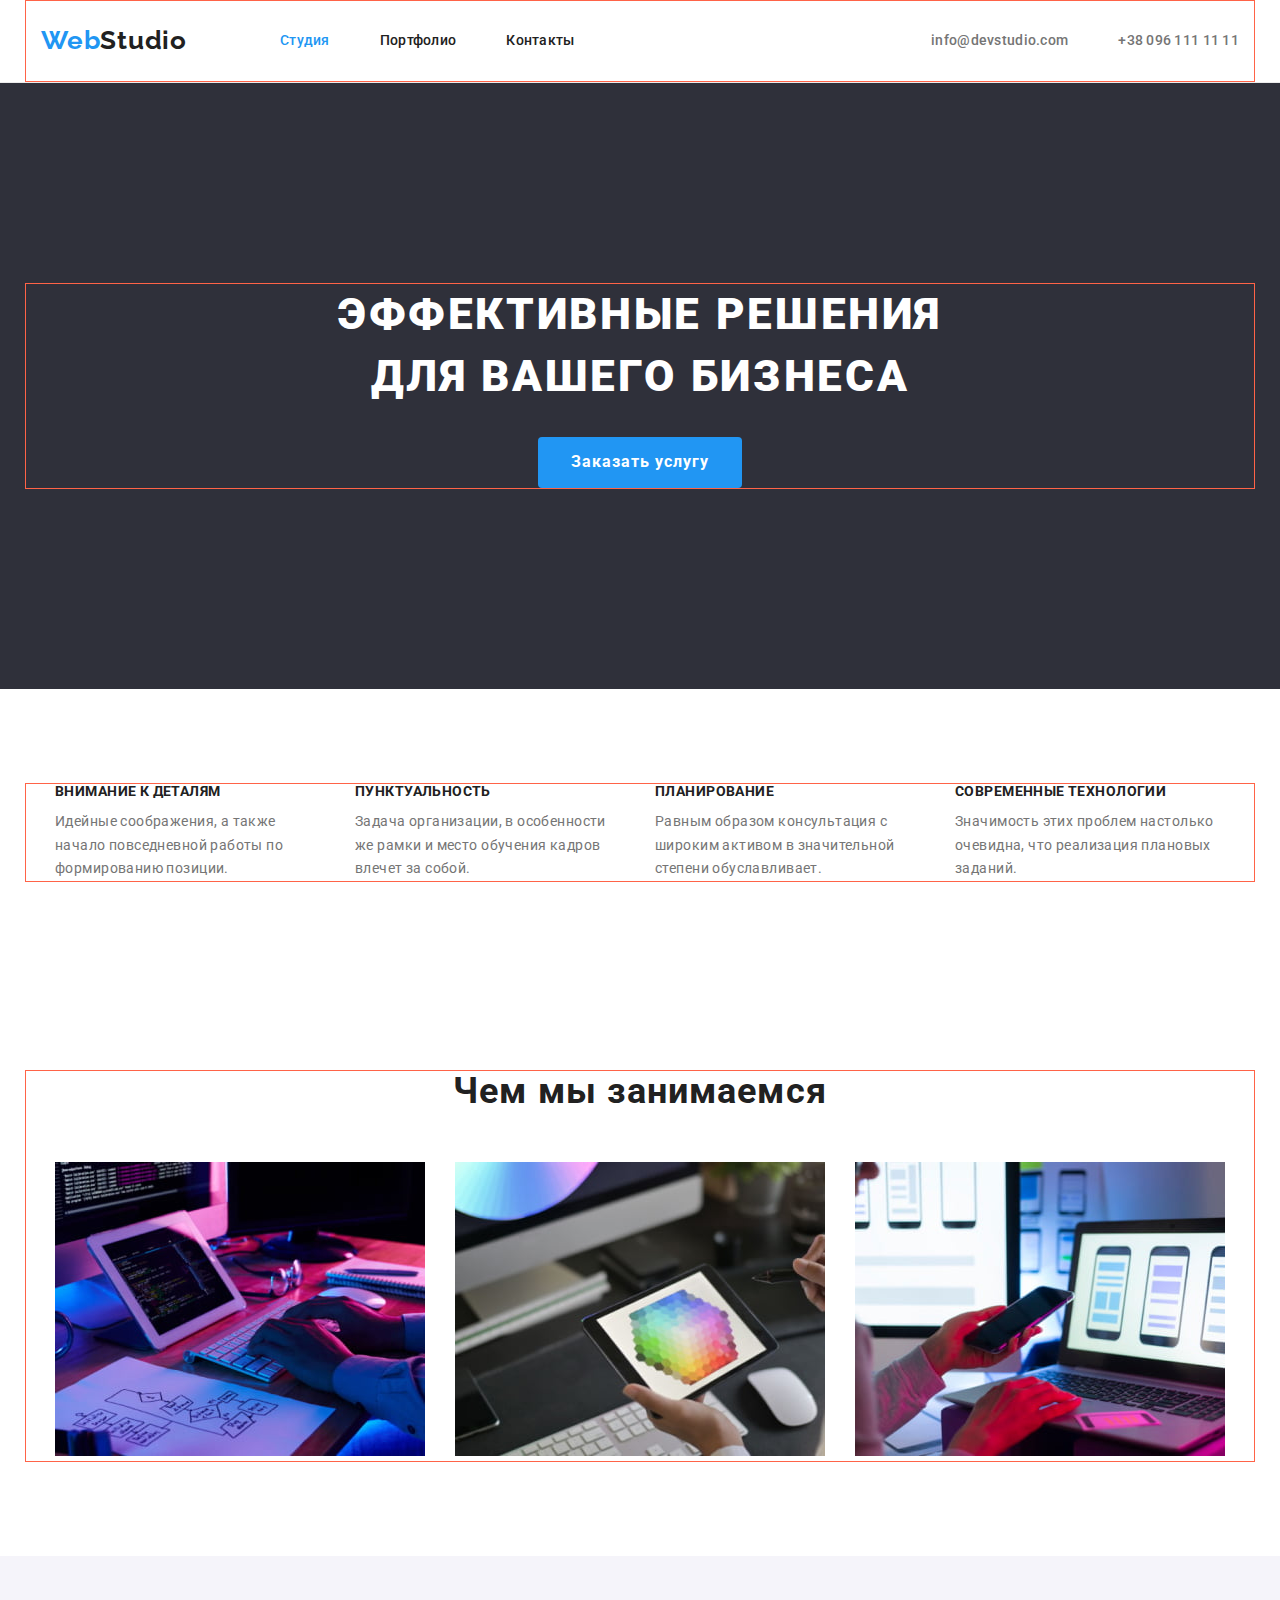
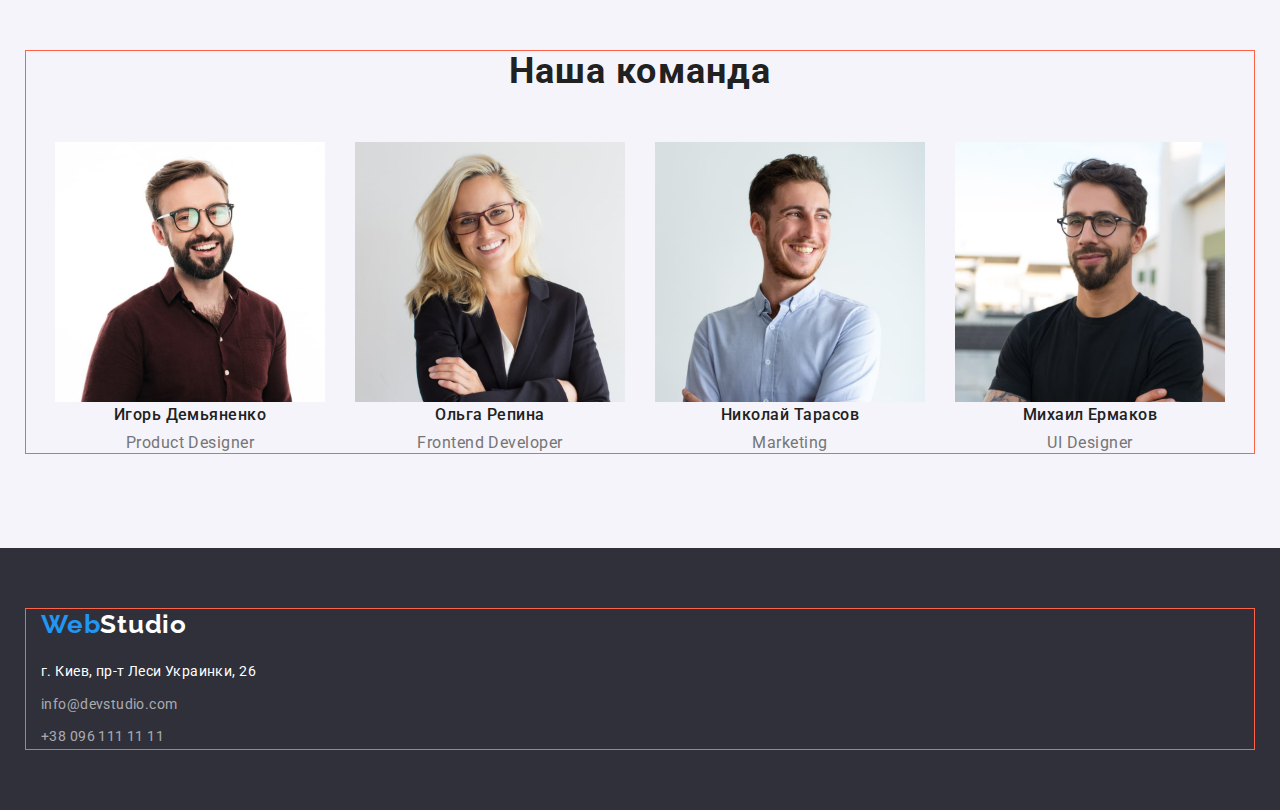
==== commit 4e631b51: "Исправляет расположение. добавляет рамки" ====
--- a/index.html
+++ b/index.html
@@ -13,7 +13,7 @@
     <link rel="stylesheet" href="./css/style.css" />
 </head>
 <body>
-    <header>
+    <header class="line-header">
         <div class="container">
             <!-- Заголовок Хедера -->
                 <div class="header">
@@ -47,7 +47,7 @@
         <!-- Особенности веб студии -->
         <section class="section">
             <div class="container">
-                <h2 class="hang-captoin">Особенности</h2>
+                <h2 class="hang-captoin visually-hidden">Особенности</h2>
                 <ul class="hang-list list">
                 <li class="main-hang-list">
                     <h3 class="list-items">Внимание к деталям</h3>
--- a/css/style.css
+++ b/css/style.css
@@ -56,7 +56,22 @@
   margin-right: auto;
   border: tomato 1px solid;
 }
+.visually-hidden {
+  position: absolute;
+  width: 1px;
+  height: 1px;
+  margin: -1px;
+  border: 0;
+  padding: 0;
+  white-space: nowrap;
+  clip-path: inset(100%);
+  clip: rect(0 0 0 0);
+  overflow: hidden;
+}
 /* Header */
+.line-header{
+  border-bottom: 1px solid #ECECEC;
+}
 /* logo */
 .header{
   display: flex;
@@ -181,6 +196,7 @@
 /* hang-section */
 .hang-list{
   display: flex;
+  justify-content: center;
 }
 .main-hang-list{
   margin-left: 30px;
@@ -221,6 +237,7 @@
 }
 .examples-list{
   display: flex;
+  justify-content: center;
 }
 .pic-list{
   margin-left: 30px;
@@ -242,6 +259,7 @@
 }
 .team-list{
   display: flex;
+  justify-content: center;
 }
 .worker{
   margin-left: 30px;
@@ -368,10 +386,12 @@
   margin-top: 50px;
   display: flex;
   flex-wrap: wrap;
-  /* justify-self: space-between; */
+  justify-content: center;
 }
 .services{
   margin-right: 30px;
+  margin-bottom: 30px;
+  border-bottom: 1px solid #EEEEEE;
 }
 .services:nth-child(3n){
   margin-right: 0;
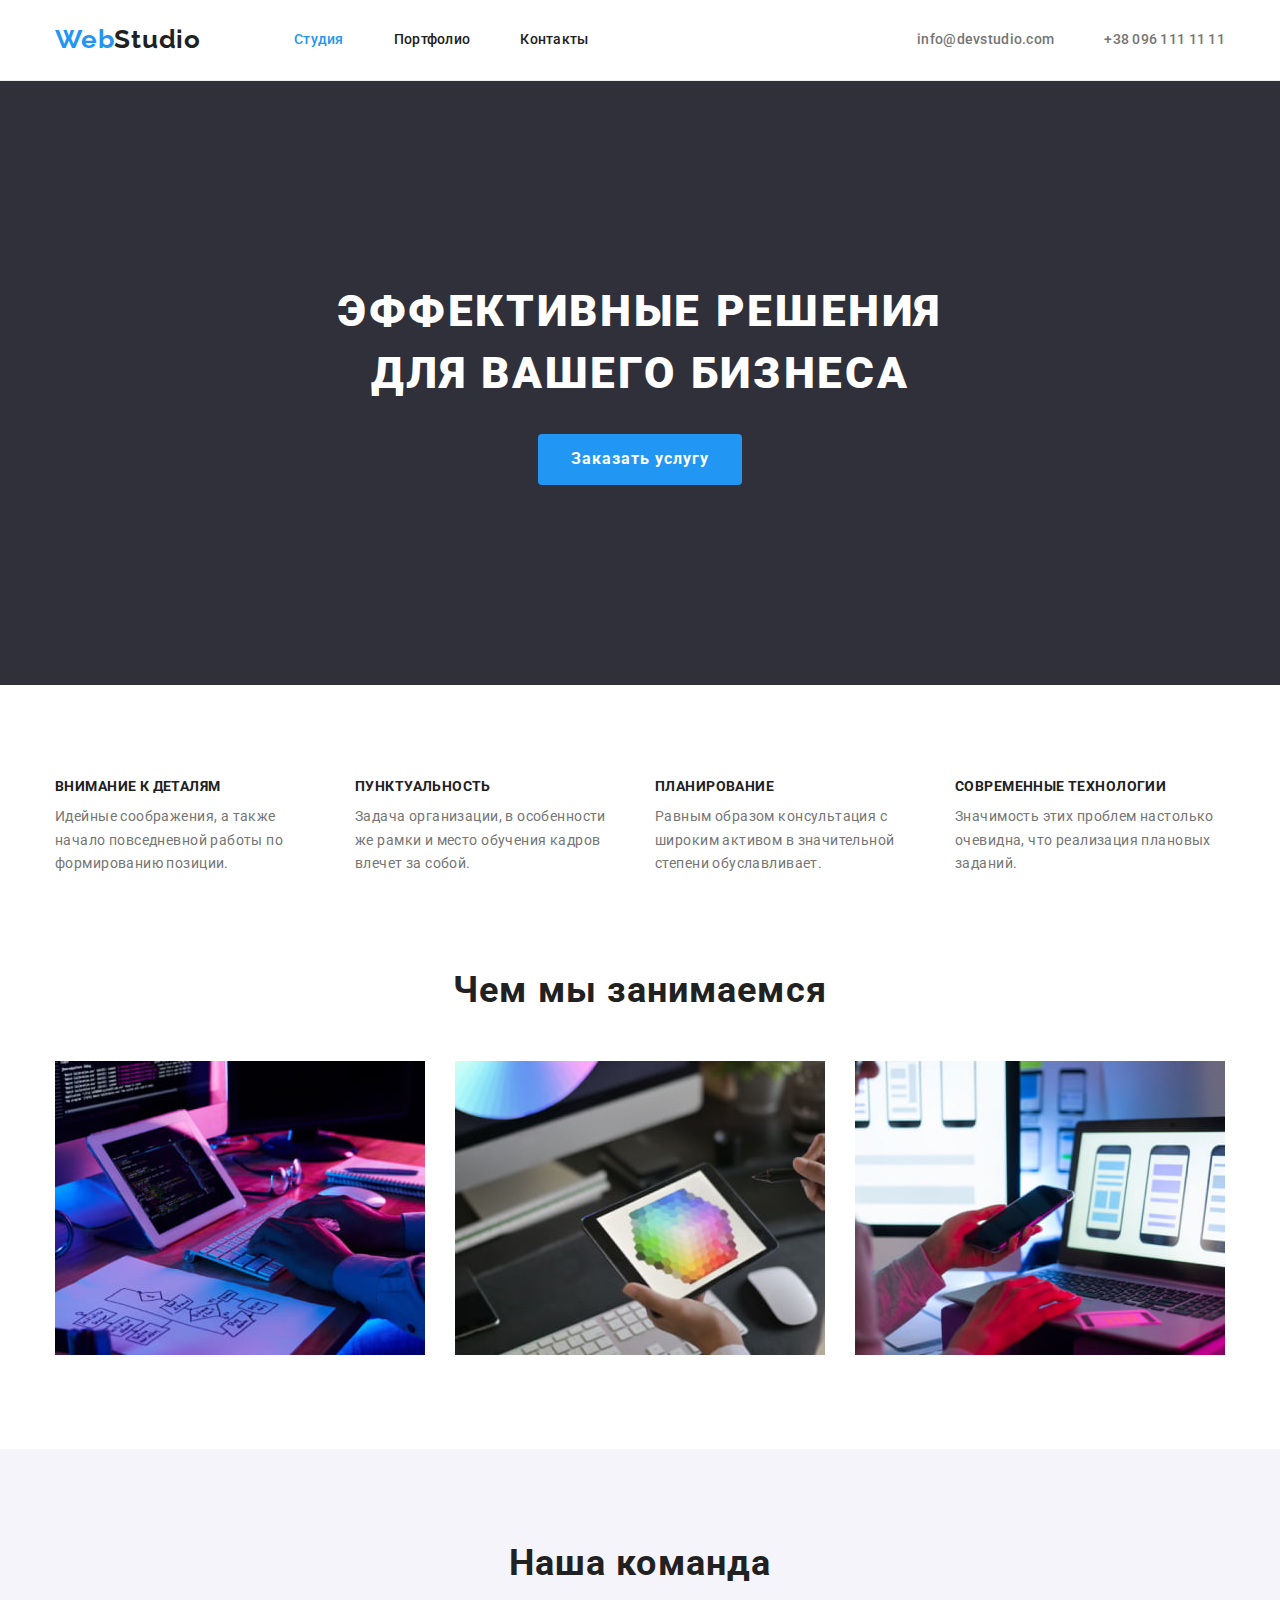
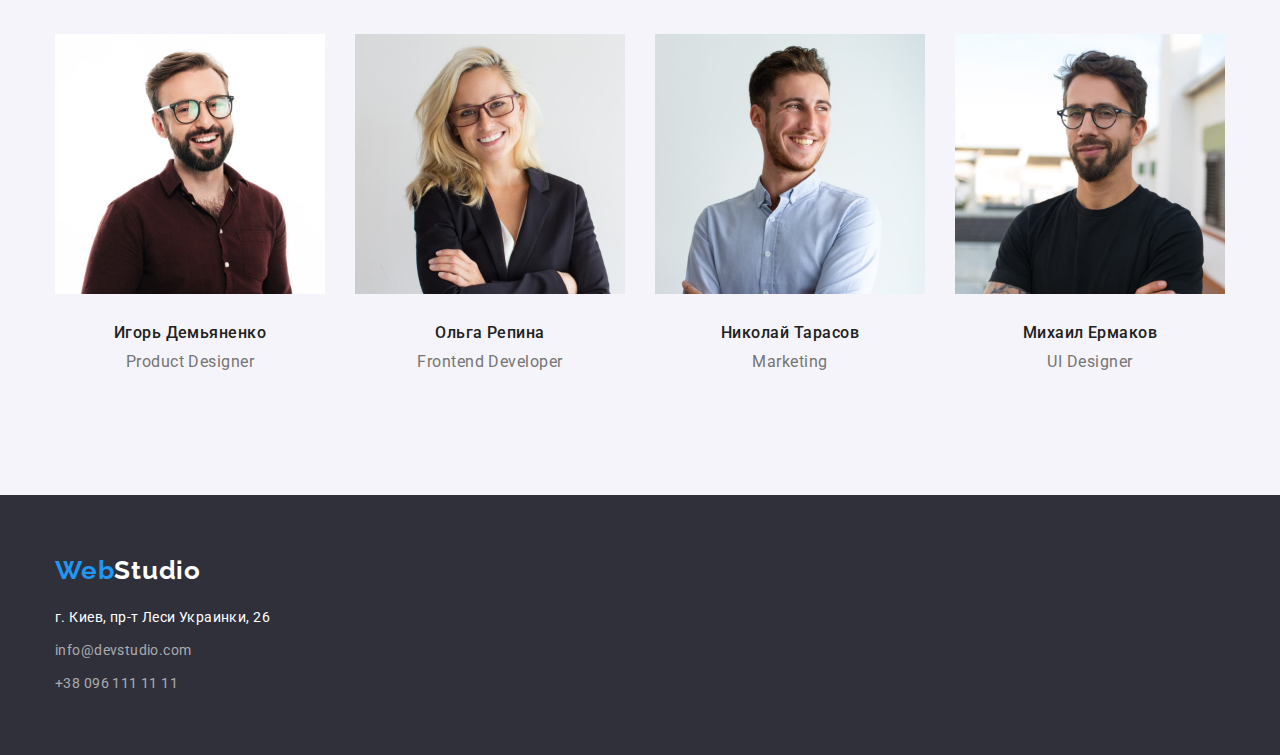
==== commit 9a428b4d: "Фикс роботы после ментора" ====
--- a/index.html
+++ b/index.html
@@ -69,7 +69,7 @@
             </div>
         </section>
         <!-- Примеры работ -->
-        <section class="section">
+        <section class="section examples">
             <div class="container">
             <h2 class="examples-title">Чем мы занимаемся</h2>
             <ul class="examples-list list">
@@ -92,23 +92,31 @@
             <ul class="team-list list">
                 <li class="worker">
                     <img src="./images/img1.jpg" alt="Сотрудник Игорь Демьяненко" width="270">
+                    <div class="worker-title">
                     <h3 class="team-worker title-h3">Игорь Демьяненко</h3>
                     <p class="worker-position">Product Designer</p>
+                    </div>
                 </li>
                 <li class="worker">
                     <img src="./images/img2.jpg" alt="Сотрудник Ольга Репина" width="270">
+                    <div class="worker-title">
                     <h3 class="team-worker title-h3">Ольга Репина</h3>
                     <p class="worker-position">Frontend Developer</p>
+                    </div>
                 </li>
                 <li class="worker">
                     <img src="./images/img3.jpg" alt="Сотрудник Николай Тарасов" width="270">
+                    <div class="worker-title">
                     <h3 class="team-worker title-h3">Николай Тарасов</h3>
                     <p class="worker-position">Marketing</p>
+                    </div>
                 </li>
                 <li class="worker">
                     <img src="./images/img4.jpg" alt="Сотрудник Михаил Ермаков" width="270">
+                    <div class="worker-title">
                     <h3 class="team-worker title-h3">Михаил Ермаков</h3>
                     <p class="worker-position">UI Designer</p>
+                    </div>
                 </li>
             </ul>
             </div>
--- a/css/style.css
+++ b/css/style.css
@@ -40,6 +40,11 @@
 p {
   margin: 0;
 }
+img{
+  display: block;
+  max-width: 100%;
+  height: auto;
+}
 button{
   border: 1px solid transparent;
 }
@@ -49,12 +54,11 @@
 /* acent #2196F3 */
 /* адресс футера rgba(255, 255, 255, 0.6); */
 .container {
-  width: 1230px;
+  width: 1200px;
   padding-left: 15px;
   padding-right: 15px;
   margin-left: auto;
   margin-right: auto;
-  border: tomato 1px solid;
 }
 .visually-hidden {
   position: absolute;
@@ -224,6 +228,9 @@
   letter-spacing: 0.03em;
 }
 /* examples-section */
+.examples {
+  padding-top: 0;
+}
 .examples-title {
   color: var(--primiry-text-color);
 
@@ -245,6 +252,7 @@
 .pic-list:first-child{
   margin-left: 0;
 }
+
 /* My team */
 .team-title {
   color: var(--primiry-text-color);
@@ -287,6 +295,10 @@
   line-height: 1.14;
   text-align: center;
   letter-spacing: 0.03em;
+}
+.worker-title{ 
+  padding-top: 30px;
+  padding-bottom: 30px;
 }
 /* footer */
 .footer {
@@ -386,12 +398,10 @@
   margin-top: 50px;
   display: flex;
   flex-wrap: wrap;
-  justify-content: center;
 }
 .services{
   margin-right: 30px;
   margin-bottom: 30px;
-  border-bottom: 1px solid #EEEEEE;
 }
 .services:nth-child(3n){
   margin-right: 0;
@@ -412,3 +422,14 @@
   line-height: 1.9;
   letter-spacing: 0.03em;
 }
+.services-block{
+  padding-bottom: 20px;
+  padding-right: 24px;
+  padding-left: 24px;
+  padding-top: 20px;
+
+  background: #FFFFFF;
+  border: 1px solid #EEEEEE;
+  box-sizing: border-box;
+}
+
